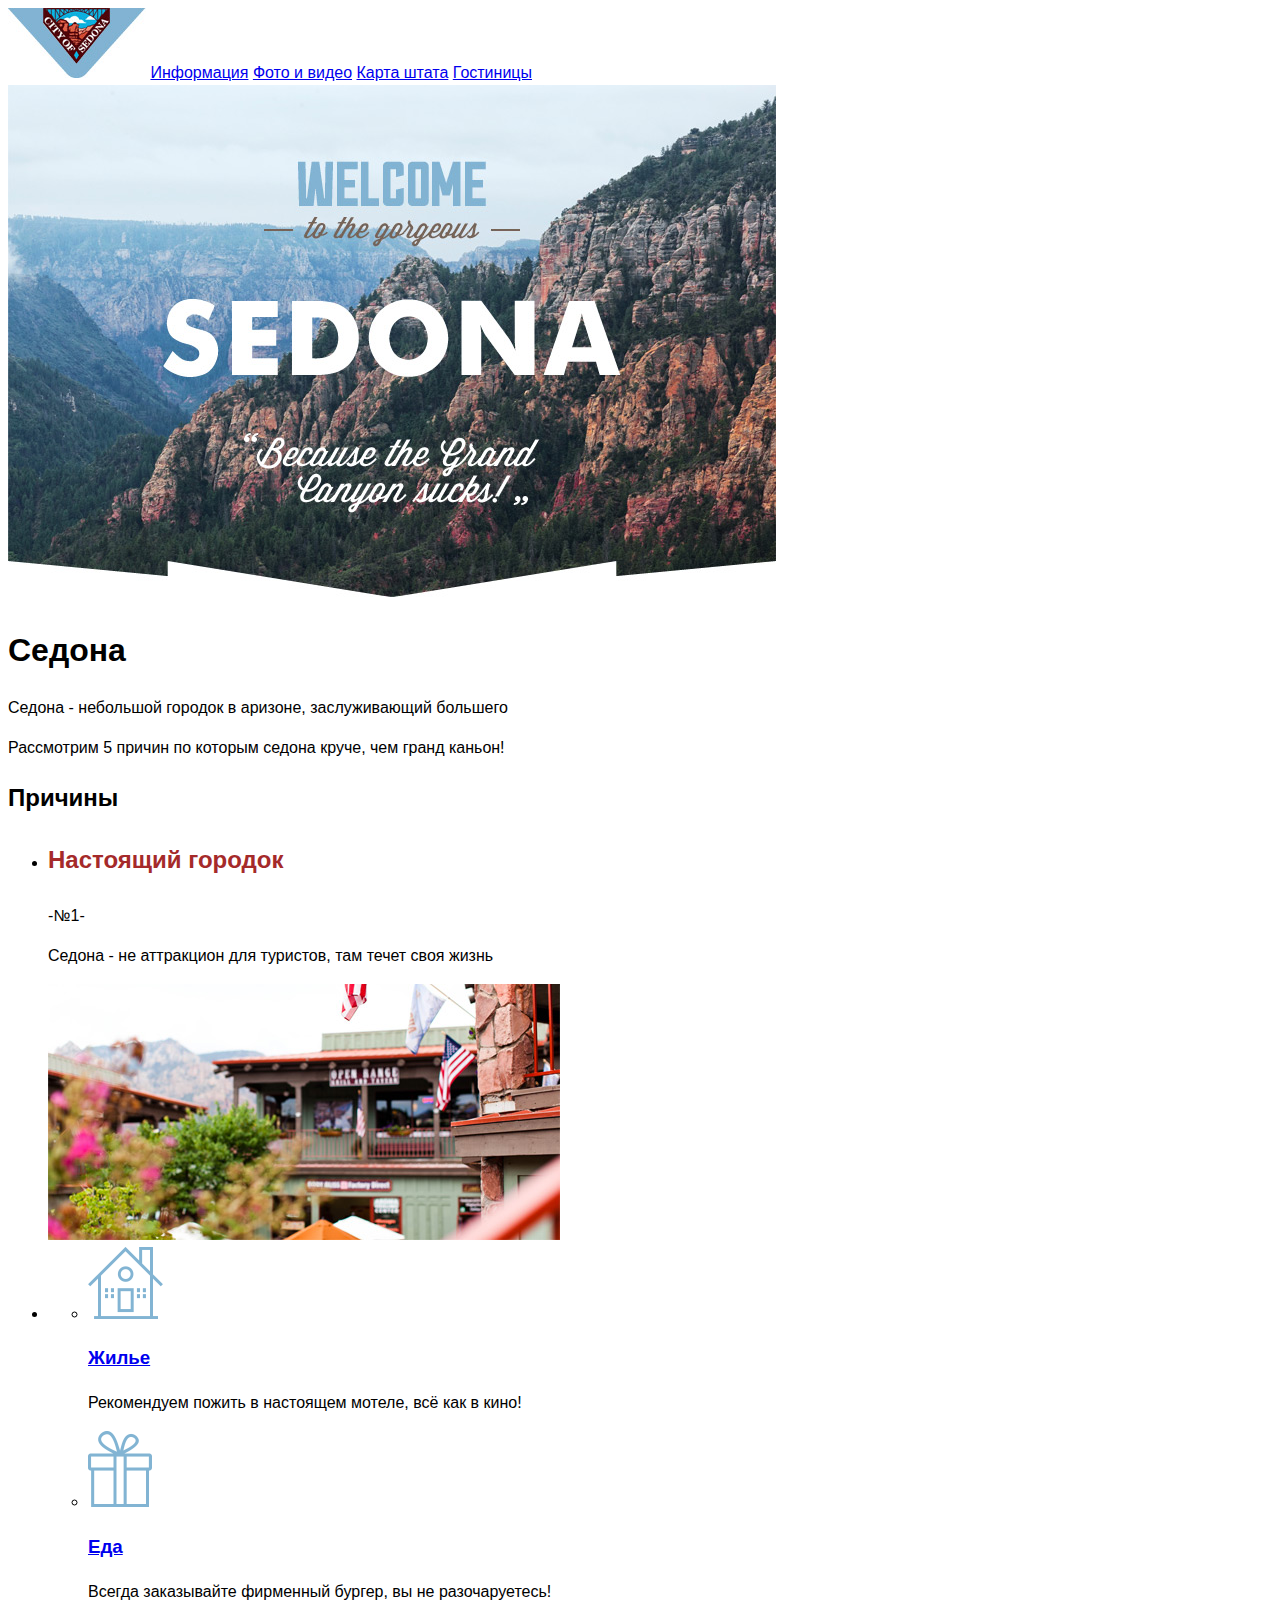
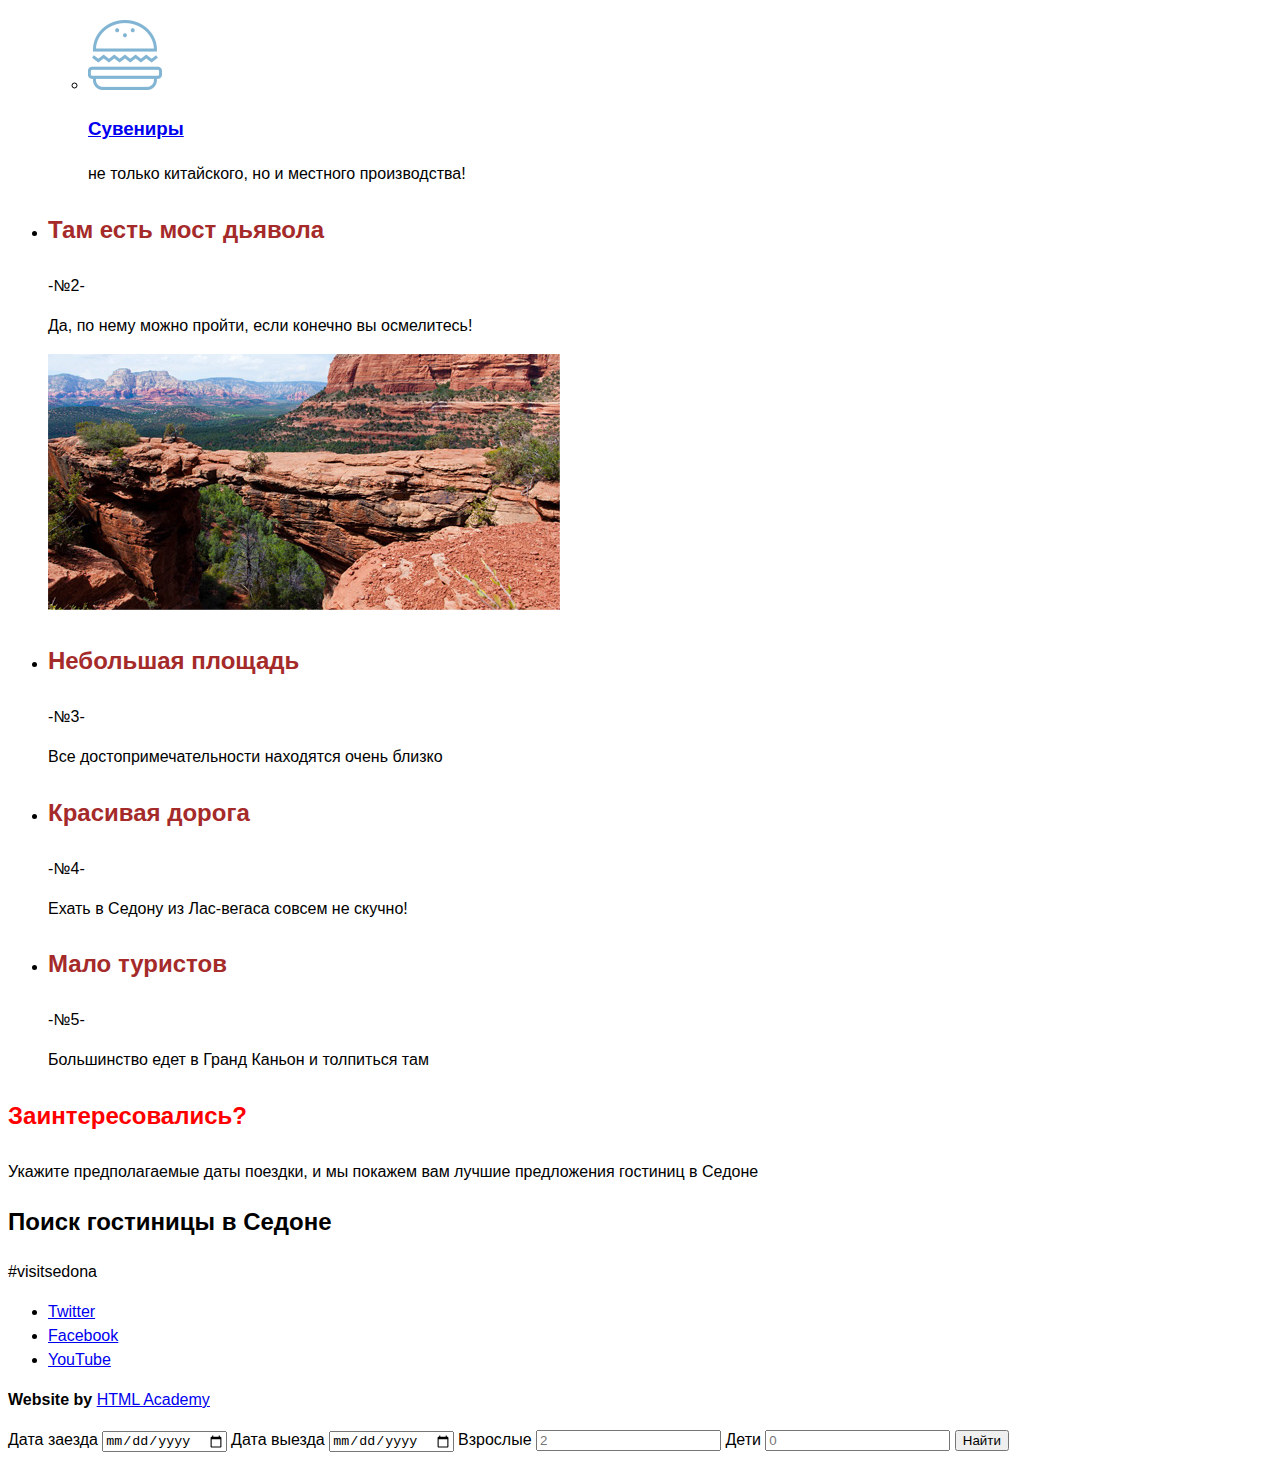
==== index.html @ ab0c0e74 "Добавил изображения, создал стилевой файл" ====
<!DOCTYPE html>
<html lang="ru">
    <head>
        <meta charset="utf-8">
        <title>Sedona</title>
        <link rel="stylesheet" href="css/style.css">
    </head>    
    
    <body>  
        <header class="main-header">
			<nav class="main-nav">
				<a class="main-header-logo">
            		<img src="img/Logo-nav.jpg" alt="Логотип Седона" width="138" height="70">
				</a>	
            			
            
                <a href="#">Информация</a>
                <a href="#">Фото и видео</a>
                <a href="#">Карта штата</a>
                <a href="#">Гостиницы</a>
            </nav>
		</header>
        
        <main class="container">
				<img src="img/Intro.jpg" alt="Седона фон" width="768" height="513">
					
			
				<h1 class="visually-hidden">Седона</h1>
            	<article class="reasons">
            		<div>
            			<p>Cедона - небольшой городок в аризоне, заслуживающий большего</p>
						<p>Рассмотрим 5 причин по которым седона круче, чем гранд каньон!</p>
            		</div>

					<h2 class="visually-hidden">Причины</h2>

					<ul class="reasons">
						<li>
							<h2 class="reasons-header">Настоящий городок</h2>
								<span class="reasons-number">-№1-</span>
								<p>Седона - не аттракцион для туристов, там течет своя жизнь</p>
								<img src="img/photo-town.jpg" alt="Городок" width="512" height="256"> <!--изображение "городок"-->	
						</li>
						<li>
							<ul class="features">
								<li>
									<img src="img/icon-house.svg" alt="жильё">
									<a href="#"><h3>Жилье</h3></a>
									<p>Рекомендуем пожить в настоящем мотеле, всё как в кино!</p>
								</li>
								<li>
									<img src="img/icon-food.svg" alt="еда">
									<a href="#"><h3>Еда</h3></a>
									<p>Всегда заказывайте фирменный бургер, вы не разочаруетесь!</p>
								</li>
								<li>
									<img src="img/icon-suvenire.svg" alt="сувениры">
									<a href="#"><h3>Сувениры</h3></a>
									<p>не только китайского, но и местного производства!</p>
								</li>
							</ul>
						</li>	

						<li>
							<h2 class="reasons-header">Там есть мост дьявола</h2>
							<span class="reasons-number">-№2-</span>
							<p>Да, по нему можно пройти, если конечно вы осмелитесь!</p>
							<img src="img/Devil-bridge.jpg" alt="мост дьявола" width="512" height="256"> <!--изображение "мост дьявола"-->	
						</li>



						<li>
							<h2 class="reasons-header">Небольшая площадь</h2>
							<span class="reasons-number">-№3-</span>
							<p>Все достопримечательности находятся очень близко</p>
						</li>

						<li>
							<h2 class="reasons-header">Красивая дорога</h2>
							<span class="reasons-number">-№4-</span>
							<p>Ехать в Седону из Лас-вегаса совсем не скучно!</p>
						</li>

						<li>
							<h2 class="reasons-header">Мало туристов</h2>
							<span class="reasons-number">-№5-</span>
							<p>Большинство едет в Гранд Каньон и толпиться там</p>
						</li>		

					</ul>
            	</article>
            
            <section class="map-section">
                <h2 class="interest">Заинтересовались?</h2>
                <P>Укажите предполагаемые даты поездки, и мы покажем вам лучшие предложения гостиниц в Седоне</P>
				<h2>Поиск гостиницы в Седоне</h2>
				<div class="interactive-map">
					<!--интерактивная карта-->
				</div>
     
            </section>
            
            
        </main>
    <script src="scripts.js"></script>    
	</body>
    <footer class="main-footer">	
    	<p>#visitsedona</p>
		<div class="social-buttons">
		  <ul>
          	<li><a class="social-button" href="#">Twitter</a></li>
          	<li><a class="social-button" href="#">Facebook</a></li>
          	<li><a class="social-button" href="#">YouTube</a></li>
          </ul>
      	</div>
      	<p class="footer-copyright">
			<b>Website by</b> 
			<a class="button" href="https://htmlacademy.ru">HTML Academy</a>
		</p>
    </footer>
	
	<!--всплывающая форма для поиска гостиницы-->
		<section class="hotel-search-pop-up">
        	<form class="hotel-search" action="hotel-search.html" method="get">
				<label for="check-in-field">Дата заезда</label>
				<input name="check-in" id="check-in-field" type="date">
				<label for="check-out-field">Дата выезда</label>
				<input name="check-out" id="check-out-field" type="date">
				<label for="adults-field">Взрослые</label>
				<input type="number" name="adults" id="adults-field" value="" placeholder="2">
				<label for="children-field">Дети</label>
				<input type="number" name="children" id="children-field" value="" placeholder="0">
				<button class="button" type="submit">Найти</button>
			</form>
		</section>	   
	<!--всплывающая форма для поиска гостиницы-->
</html>
---- css/style.css ----
body {
	font: 12px;
	line-height: 1.5;
	color: black;
	font-style: normal;
	font-family: sans-serif;
}

.reasons-header  {
	font: 16px;
	line-height: 2;
	color: brown;
	font-weight: bold;
	font-family: "PT Sans", "Arial", serif;
}

 .interest {
	
    font: 20px;
	line-height: 2;
	color: red;
	font-weight: bold;
	font-family: "PT Sans", "Arial", serif;
}
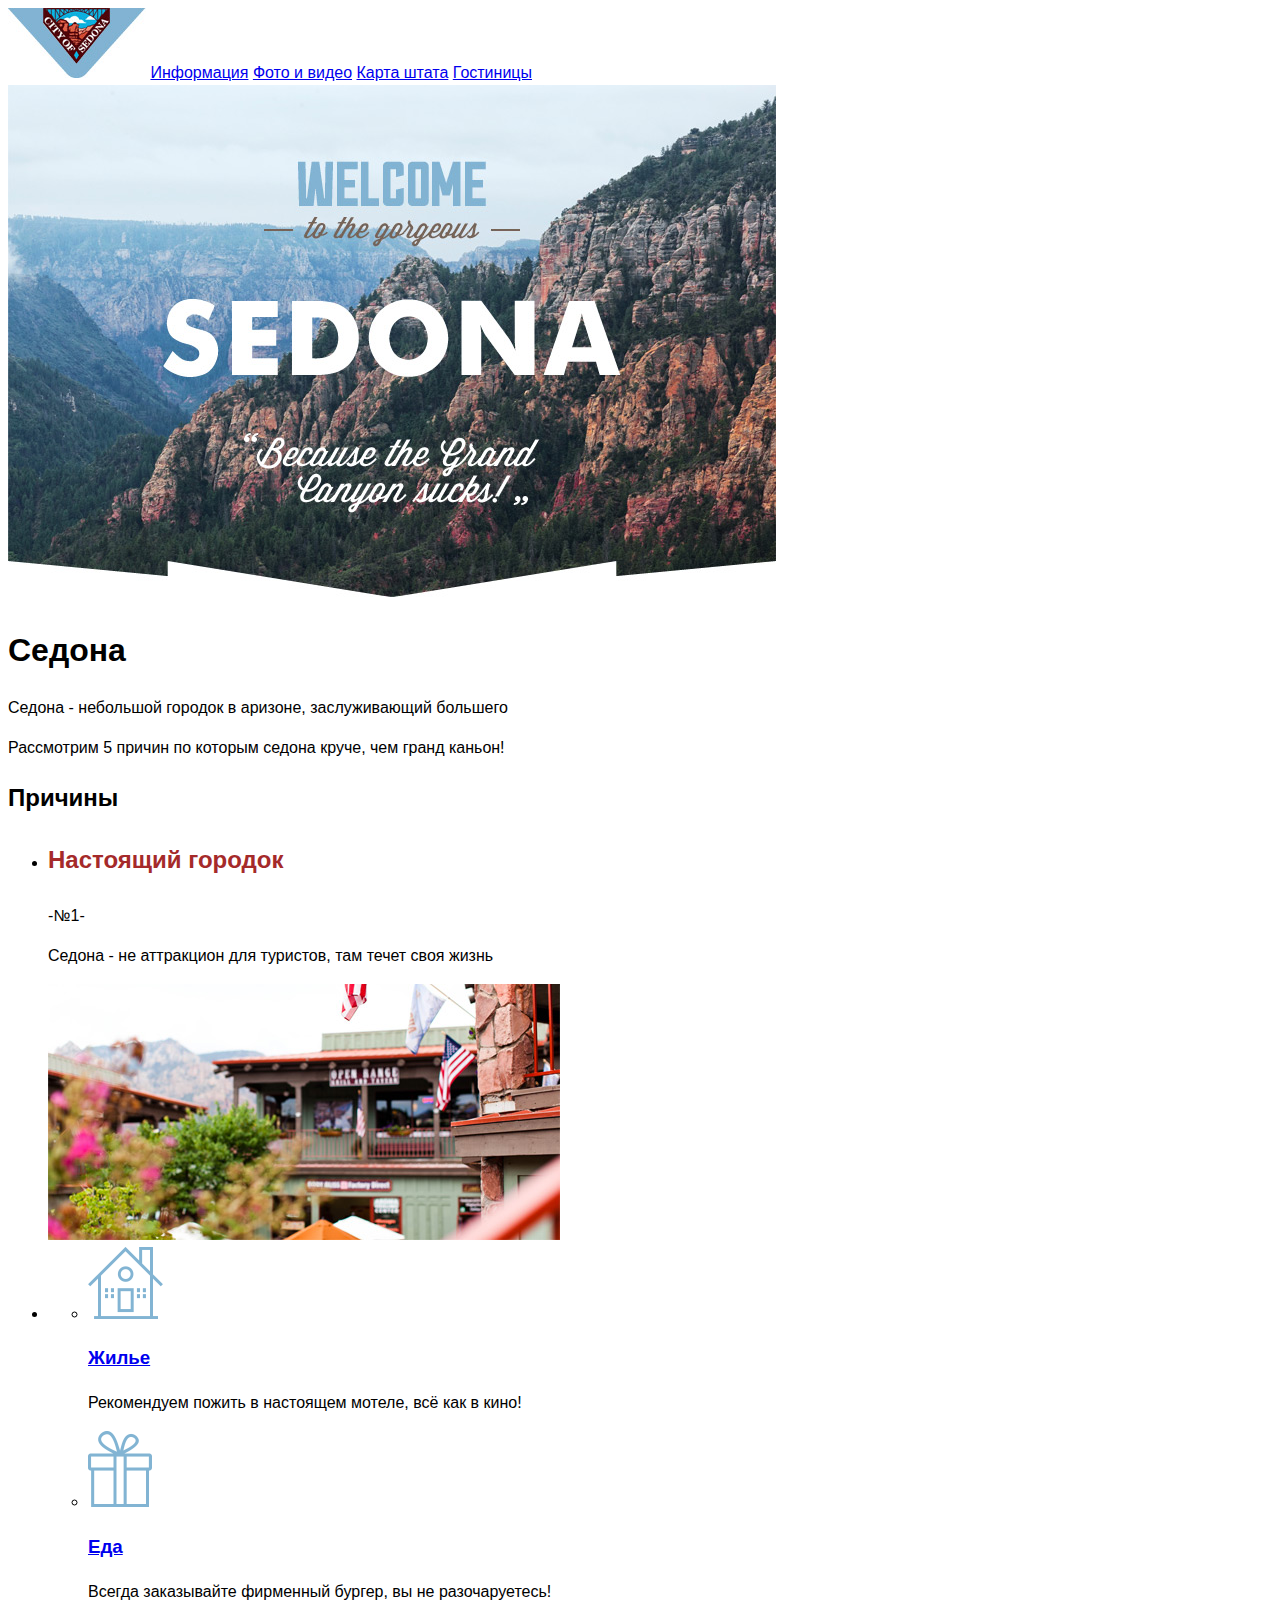
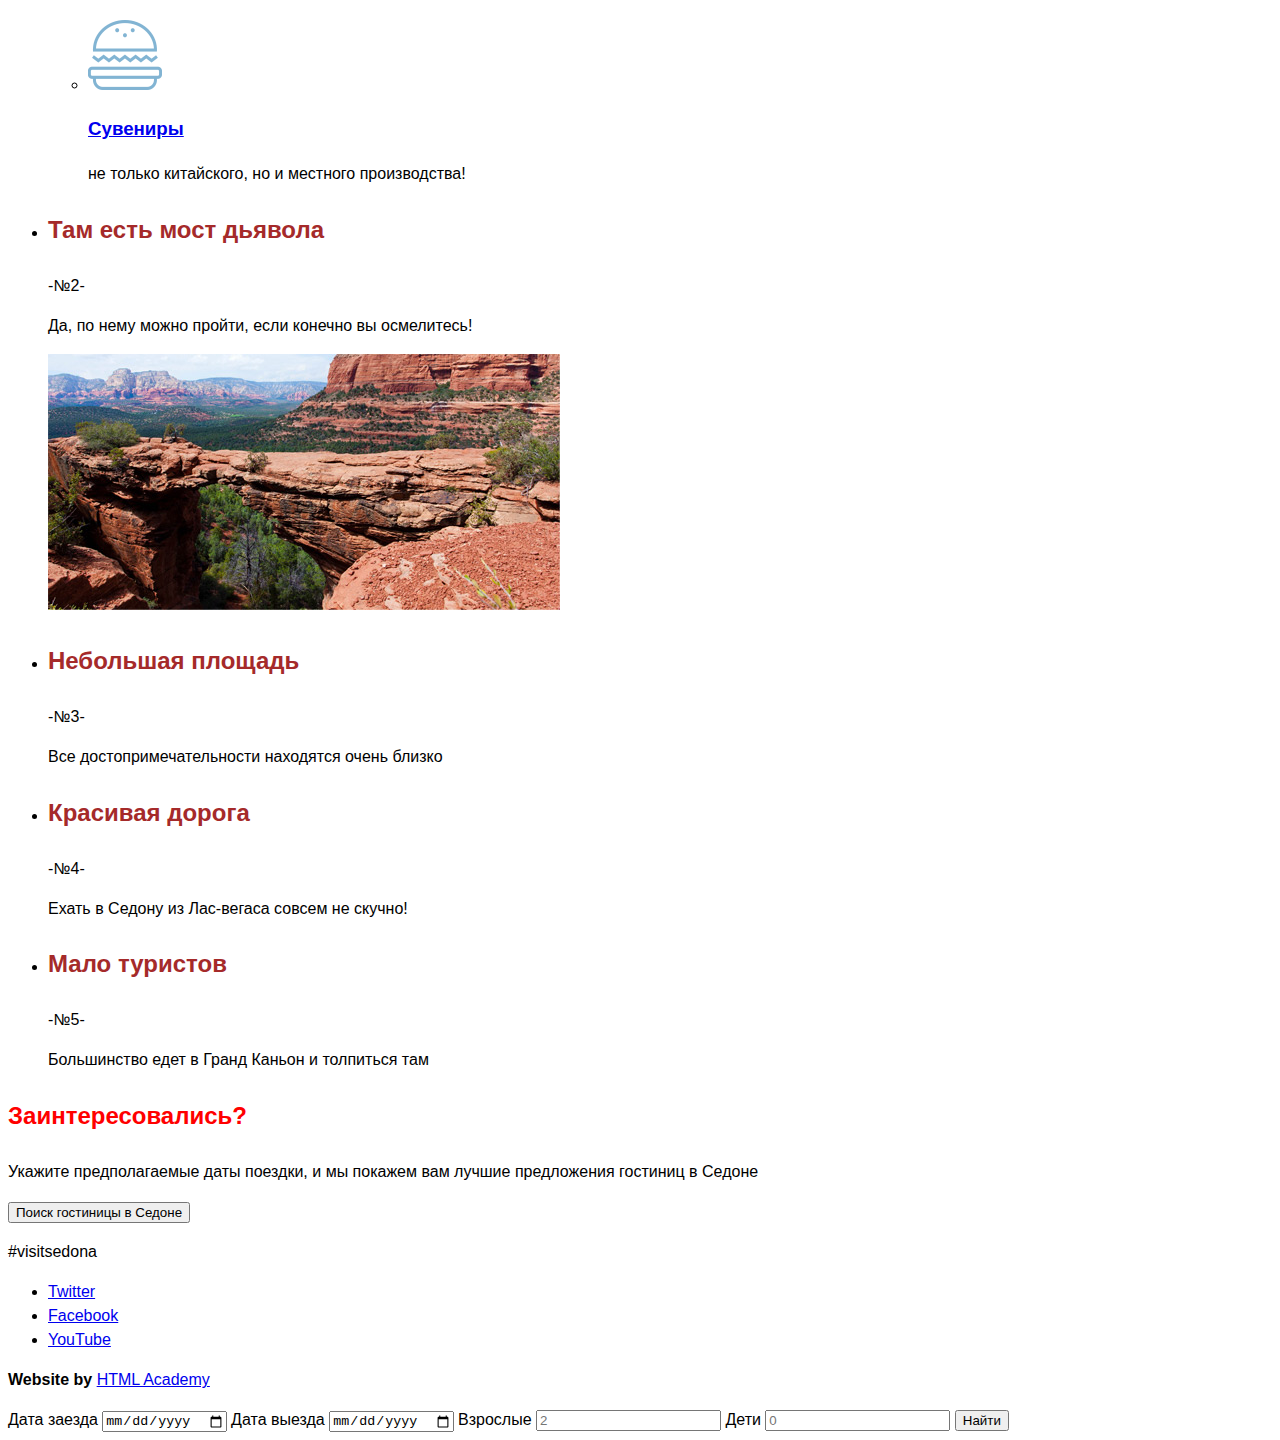
==== commit dc70c01c: "мелкие изменения" ====
--- a/index.html
+++ b/index.html
@@ -94,7 +94,7 @@
             <section class="map-section">
                 <h2 class="interest">Заинтересовались?</h2>
                 <P>Укажите предполагаемые даты поездки, и мы покажем вам лучшие предложения гостиниц в Седоне</P>
-				<h2>Поиск гостиницы в Седоне</h2>
+				<button>Поиск гостиницы в Седоне</button>
 				<div class="interactive-map">
 					<!--интерактивная карта-->
 				</div>
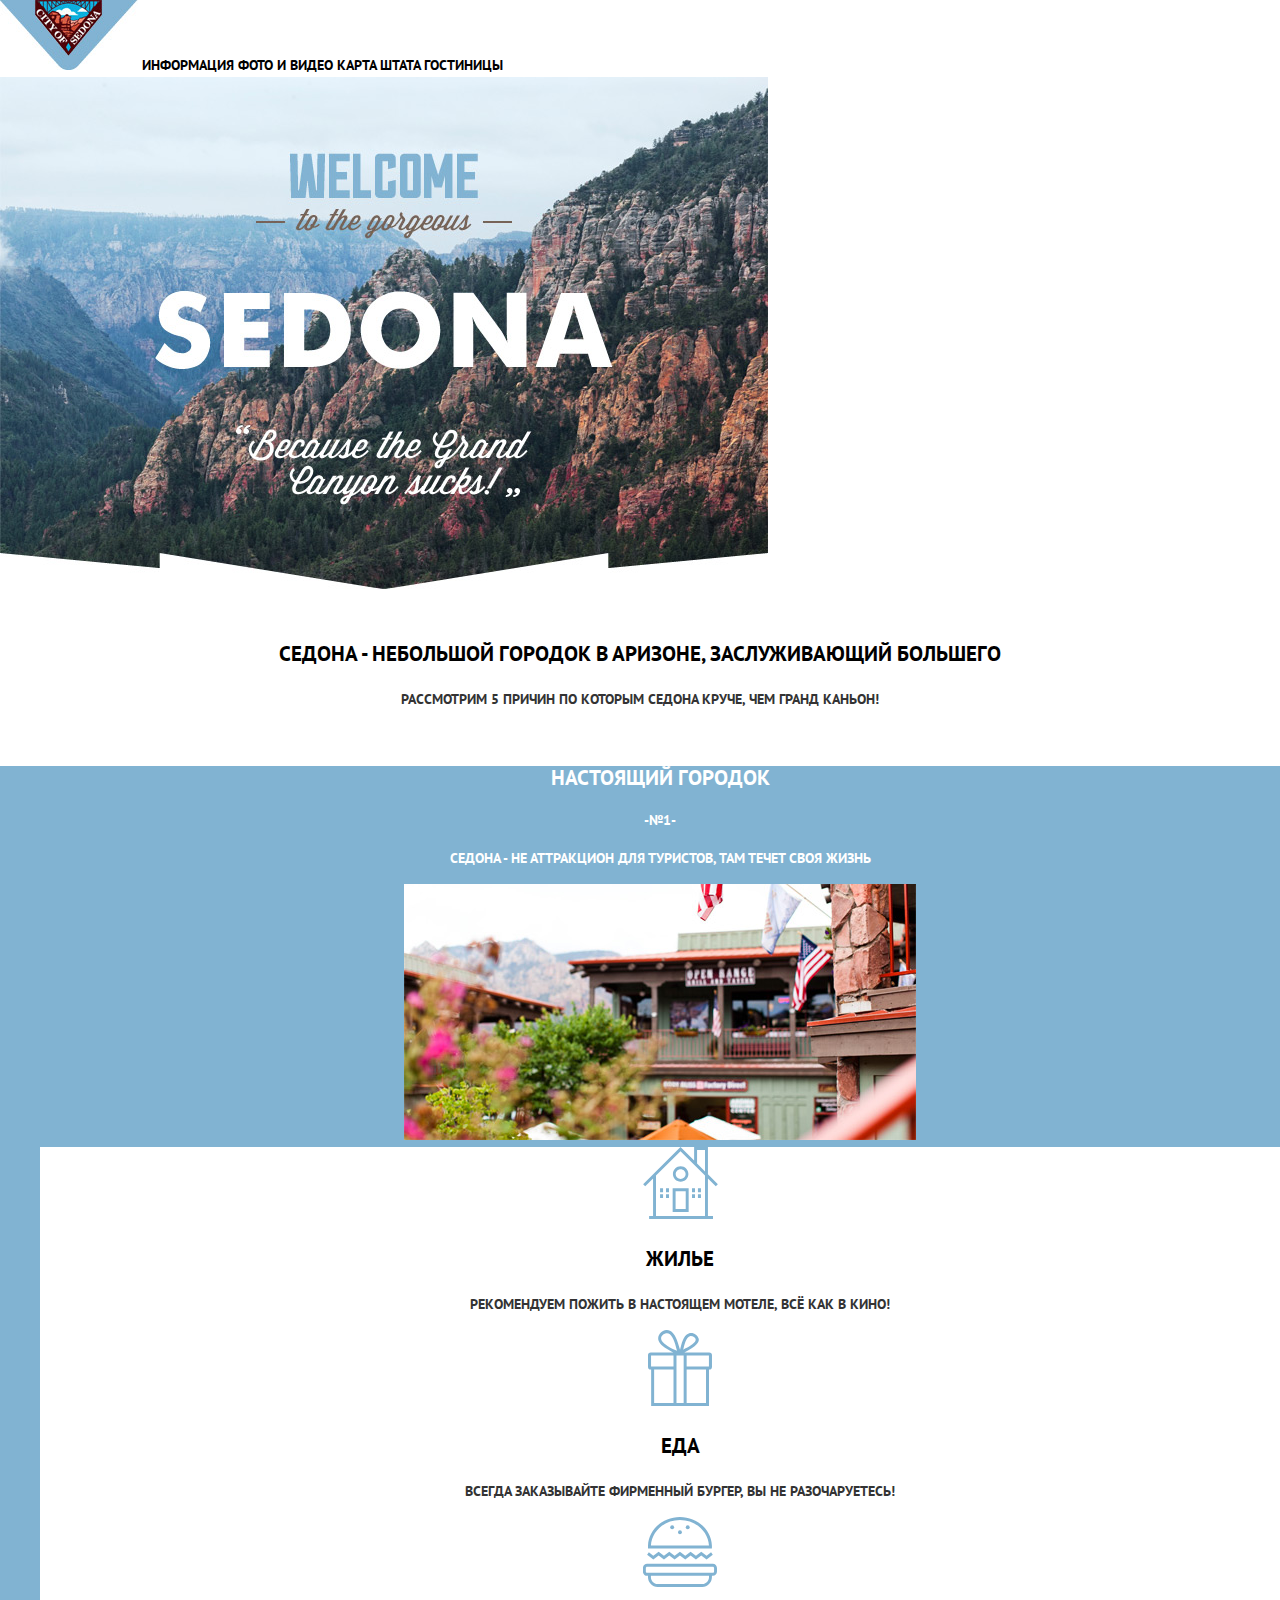
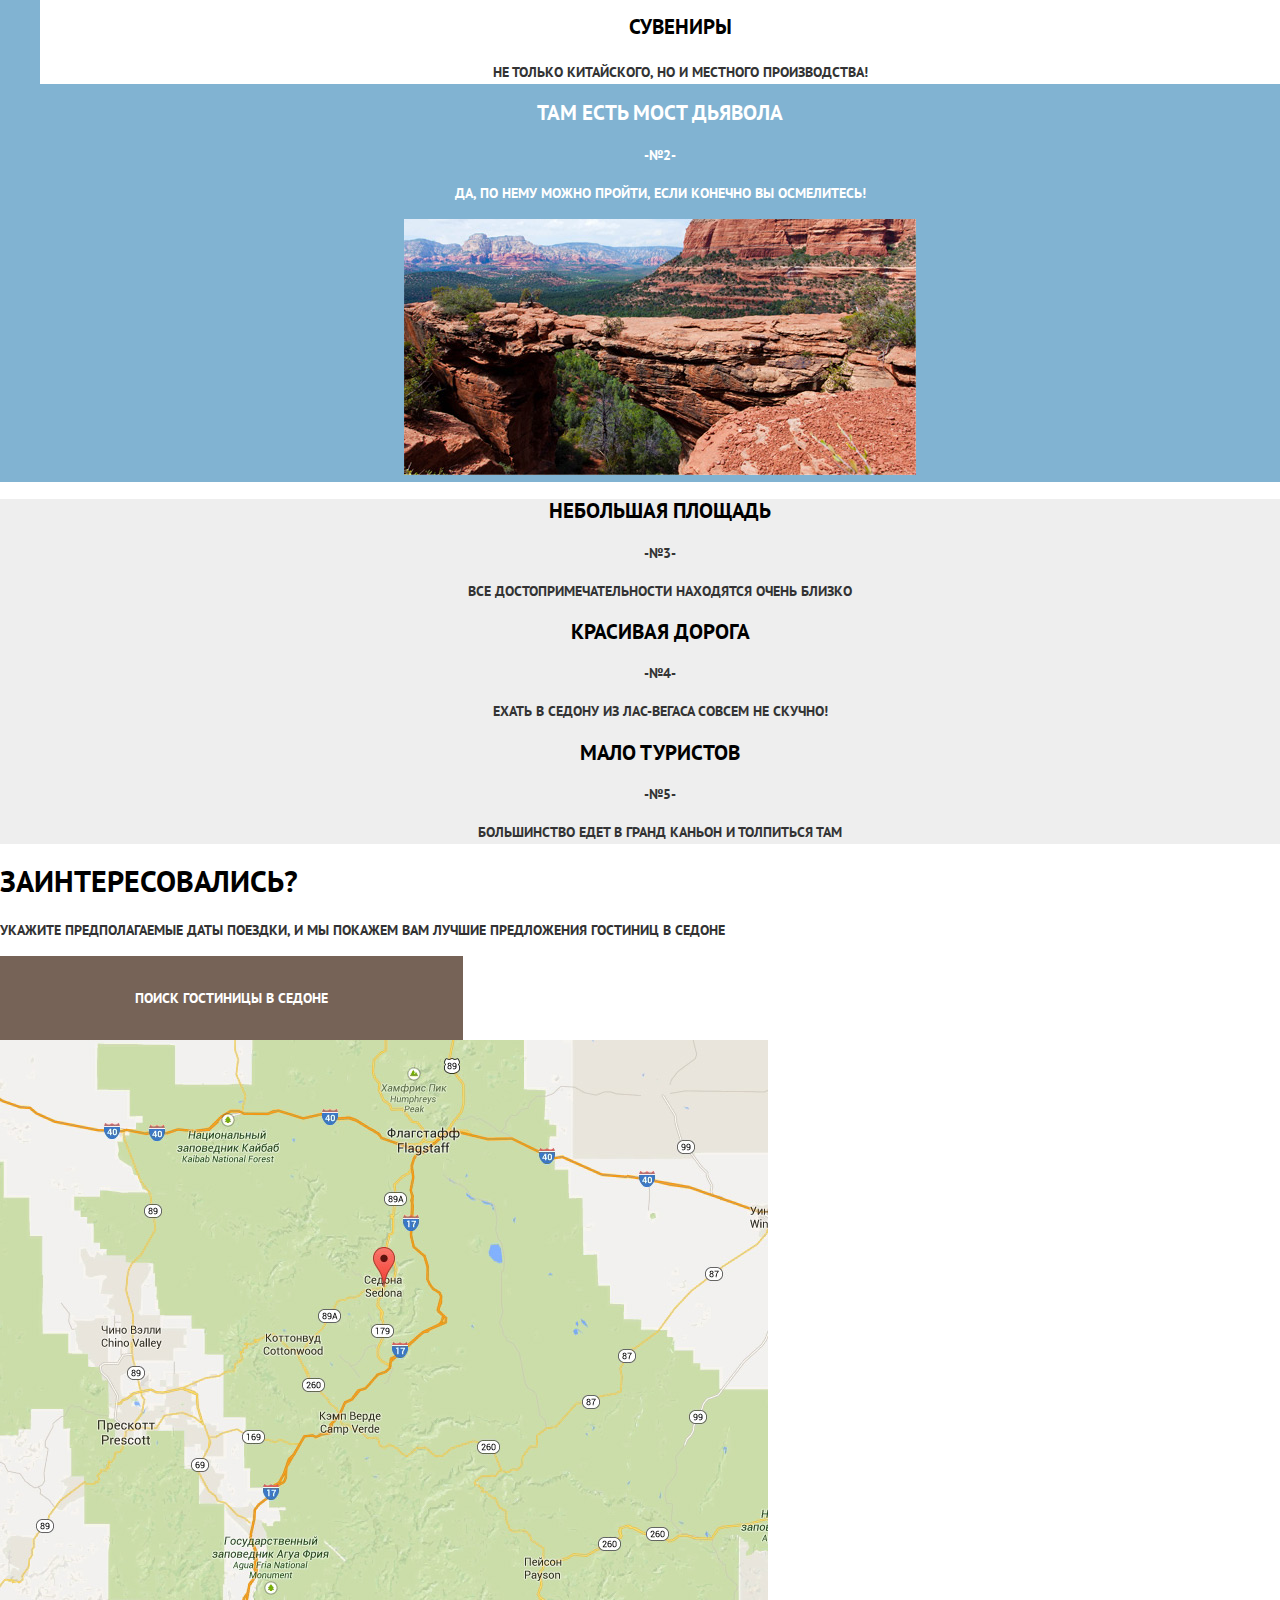
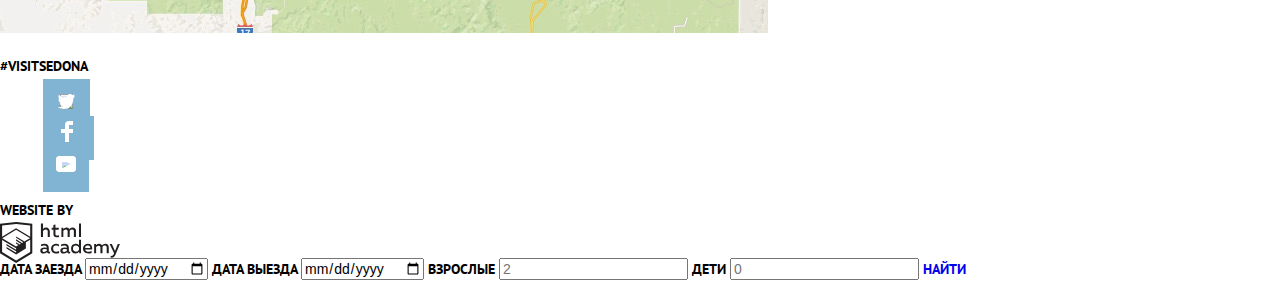
==== commit d740142f: "Базовая стилизация" ====
--- a/index.html
+++ b/index.html
@@ -3,6 +3,8 @@
     <head>
         <meta charset="utf-8">
         <title>Sedona</title>
+		<link href="https://fonts.googleapis.com/css?family=PT+Sans:400,700&amp;subset=cyrillic" rel="stylesheet">
+		<link href="css/normalize.css" rel="stylesheet">
         <link rel="stylesheet" href="css/style.css">
     </head>    
     
@@ -27,14 +29,16 @@
 			
 				<h1 class="visually-hidden">Седона</h1>
             	<article class="reasons">
-            		<div>
-            			<p>Cедона - небольшой городок в аризоне, заслуживающий большего</p>
-						<p>Рассмотрим 5 причин по которым седона круче, чем гранд каньон!</p>
+            		<div class="intro">
+            			<p class="intro-big">Cедона - небольшой городок в аризоне, заслуживающий большего</p>
+					
+					
+						<p class="intro-small">Рассмотрим 5 причин по которым седона круче, чем гранд каньон!</p>
             		</div>
 
 					<h2 class="visually-hidden">Причины</h2>
 
-					<ul class="reasons">
+					<ul class="reasons-top">
 						<li>
 							<h2 class="reasons-header">Настоящий городок</h2>
 								<span class="reasons-number">-№1-</span>
@@ -44,17 +48,17 @@
 						<li>
 							<ul class="features">
 								<li>
-									<img src="img/icon-house.svg" alt="жильё">
+									<img src="img/icon-1.svg" alt="жильё">
 									<a href="#"><h3>Жилье</h3></a>
 									<p>Рекомендуем пожить в настоящем мотеле, всё как в кино!</p>
 								</li>
 								<li>
-									<img src="img/icon-food.svg" alt="еда">
+									<img src="img/icon-2.svg" alt="еда">
 									<a href="#"><h3>Еда</h3></a>
 									<p>Всегда заказывайте фирменный бургер, вы не разочаруетесь!</p>
 								</li>
 								<li>
-									<img src="img/icon-suvenire.svg" alt="сувениры">
+									<img src="img/icon-3.svg" alt="сувениры">
 									<a href="#"><h3>Сувениры</h3></a>
 									<p>не только китайского, но и местного производства!</p>
 								</li>
@@ -67,23 +71,25 @@
 							<p>Да, по нему можно пройти, если конечно вы осмелитесь!</p>
 							<img src="img/Devil-bridge.jpg" alt="мост дьявола" width="512" height="256"> <!--изображение "мост дьявола"-->	
 						</li>
+					</ul>
+					
 
 
-
+					<ul class="reasons-bottom">
 						<li>
-							<h2 class="reasons-header">Небольшая площадь</h2>
+							<h2 class="reasons-header-bottom">Небольшая площадь</h2>
 							<span class="reasons-number">-№3-</span>
 							<p>Все достопримечательности находятся очень близко</p>
 						</li>
 
 						<li>
-							<h2 class="reasons-header">Красивая дорога</h2>
+							<h2 class="reasons-header-bottom">Красивая дорога</h2>
 							<span class="reasons-number">-№4-</span>
 							<p>Ехать в Седону из Лас-вегаса совсем не скучно!</p>
 						</li>
 
 						<li>
-							<h2 class="reasons-header">Мало туристов</h2>
+							<h2 class="reasons-header-bottom">Мало туристов</h2>
 							<span class="reasons-number">-№5-</span>
 							<p>Большинство едет в Гранд Каньон и толпиться там</p>
 						</li>		
@@ -94,9 +100,10 @@
             <section class="map-section">
                 <h2 class="interest">Заинтересовались?</h2>
                 <P>Укажите предполагаемые даты поездки, и мы покажем вам лучшие предложения гостиниц в Седоне</P>
-				<button>Поиск гостиницы в Седоне</button>
+					<button>Поиск гостиницы в Седоне</button>
 				<div class="interactive-map">
 					<!--интерактивная карта-->
+					<img src="img/map-trim.jpg">
 				</div>
      
             </section>
@@ -109,14 +116,17 @@
     	<p>#visitsedona</p>
 		<div class="social-buttons">
 		  <ul>
-          	<li><a class="social-button" href="#">Twitter</a></li>
-          	<li><a class="social-button" href="#">Facebook</a></li>
-          	<li><a class="social-button" href="#">YouTube</a></li>
+			  <li><a class="social-button twitter" href="#">
+				  <svg xmlns="http://www.w3.org/2000/svg" xmlns:xlink="http://www.w3.org/1999/xlink" width="17" height="15" viewBox="0 0 17 15"><image overflow="visible" width="17" height="15" xlink:href="t.png"/><path fill="#FFF" d="M10.95.144c1.685-.496 2.984.27 3.577 1.179.673-.231 1.331-.481 2.011-.708a2.345 2.345 0 0 1-.857 1.768c.685.17 1.304-.491 1.304-.491-.169 1-1.006 1.788-1.563 2.024-.231 6.75-3.175 11.217-10.077 11.082h-.446c-.41 0-4.164-.46-4.898-1.887 2.271.196 3.893-.422 4.693-1.177-.96-.3-2.679-.477-2.979-2.95.349.106.564.228 1.19.119C1.705 8.247.374 7.53.448 5.33c.285.328 1.067.536 1.34.472C1.085 5.561-.182 2.442.894.85c1.818 1.854 3.735 3.606 7.152 3.773C8.254 2.33 9.183.793 10.95.144z"/></svg><span class="visually-hidden">Twitter</span></a></li>
+          		<li><a class="social-button facebook" href="#"><svg xmlns="http://www.w3.org/2000/svg" width="12" height="22" viewBox="0 0 12 22"><path fill="#FFF" d="M12 4V0H8a4 4 0 0 0-4 4v4H0v4h4v10h4V12h4V8H8V4h4z"/></svg>
+				<span class="visually-hidden">Facebook</span></a></li>
+          		<li><a class="social-button youtube" href="#"><svg xmlns="http://www.w3.org/2000/svg" xmlns:xlink="http://www.w3.org/1999/xlink" width="20" height="16" viewBox="0 0 20 16"><image overflow="visible" width="20" height="16" xlink:href="youtube.png"/><path fill="#FFF" d="M17 0H3C1.35 0 0 1.35 0 3v10c0 1.65 1.35 3 3 3h14c1.65 0 3-1.35 3-3V3c0-1.65-1.35-3-3-3zM6.027 11.998V4.002L15.014 8l-8.987 3.998z"/></svg><span class="visually-hidden">YouTube</span></a></li>
           </ul>
       	</div>
       	<p class="footer-copyright">
 			<b>Website by</b> 
-			<a class="button" href="https://htmlacademy.ru">HTML Academy</a>
+			<a href="https://htmlacademy.ru"><svg id="Layer_1" data-name="Layer 1" xmlns="http://www.w3.org/2000/svg" viewBox="0 0 108.08 36.85"><title>logo-htmlacademy-small1</title><path d="M44.61,26.88a2,2,0,0,0,.55-0.1v1.33a3.25,3.25,0,0,1-1.18.21,1.67,1.67,0,0,1-1.67-1,4.84,4.84,0,0,1-3.14,1.08c-1.51,0-2.91-.83-2.91-2.55,0-2.13,2-2.79,3.71-2.79a11.08,11.08,0,0,1,2.17.25v-0.3c0-1-.76-1.77-2.19-1.77a7.42,7.42,0,0,0-3,.64v-1.7a10.21,10.21,0,0,1,3.19-.55c2.36,0,3.81,1.12,3.81,3.65v3a0.54,0.54,0,0,0,.49.59h0.17Zm-6.44-1.13A1.35,1.35,0,0,0,39.63,27h0.11a3.39,3.39,0,0,0,2.41-1V24.58a9.72,9.72,0,0,0-1.81-.21c-1,0-2.16.33-2.16,1.38h0Zm12.36-6.11a5,5,0,0,1,2.57.64V22a4.08,4.08,0,0,0-2.3-.7,2.75,2.75,0,1,0,0,5.49,5,5,0,0,0,2.43-.64v1.71a6.27,6.27,0,0,1-2.76.57A4.21,4.21,0,0,1,46,24.51q0-.21,0-0.41a4.32,4.32,0,0,1,4.18-4.46h0.38Zm12.17,7.24a2,2,0,0,0,.55-0.1v1.33a3.25,3.25,0,0,1-1.18.21,1.67,1.67,0,0,1-1.67-1,4.84,4.84,0,0,1-3.14,1.08c-1.51,0-2.91-.83-2.91-2.55,0-2.13,2-2.79,3.71-2.79a11.08,11.08,0,0,1,2.17.25v-0.3c0-1-.76-1.77-2.19-1.77a7.42,7.42,0,0,0-3,.64v-1.7a10.21,10.21,0,0,1,3.19-.55c2.36,0,3.81,1.12,3.81,3.65v3a0.54,0.54,0,0,0,.49.59h0.17Zm-6.44-1.13A1.35,1.35,0,0,0,57.73,27h0.11a3.39,3.39,0,0,0,2.41-1V24.58a9.72,9.72,0,0,0-1.81-.21c-1.06,0-2.16.33-2.16,1.38h0ZM73,16V28.2H71.35V26.88a3.88,3.88,0,0,1-3.19,1.54,4.4,4.4,0,0,1,0-8.78,3.81,3.81,0,0,1,3,1.3V16H73Zm-4.53,5.22a2.76,2.76,0,1,0,0,5.52A2.86,2.86,0,0,0,71.15,25V23A2.91,2.91,0,0,0,68.49,21.27ZM79,19.64c3.31,0,4.46,2.68,3.92,5.09H76.7c0.21,1.5,1.67,2.11,3.19,2.11a6.11,6.11,0,0,0,2.64-.59v1.6a7.14,7.14,0,0,1-3,.57C77,28.42,74.78,27,74.78,24a4.18,4.18,0,0,1,4-4.39H79Zm0.09,1.54a2.28,2.28,0,0,0-2.44,2.1v0.06H81.3A2,2,0,0,0,79.13,21.18Zm5.73,7V19.87h1.65v1a3.81,3.81,0,0,1,2.78-1.27A2.86,2.86,0,0,1,91.89,21a4.12,4.12,0,0,1,2.91-1.33A3.06,3.06,0,0,1,98,23V28.2h-1.9V23.05a1.59,1.59,0,0,0-1.42-1.75H94.42a2.8,2.8,0,0,0-2.07,1.12V28.2h-1.9V23.05A1.59,1.59,0,0,0,89,21.31H88.8a3,3,0,0,0-2.21,1.29v5.63H84.86Zm21.31-8.33h1.9l-3.91,9.46c-0.9,2.17-2.09,2.86-3.35,2.86a4.76,4.76,0,0,1-1.1-.14V30.46a2.86,2.86,0,0,0,.85.12c0.9,0,1.58-.64,2.07-1.9l0.17-.42-4-8.4h2l2.86,6.29ZM38.73,1.46V6.22a3.81,3.81,0,0,1,2.7-1.14,3.25,3.25,0,0,1,3.44,3.4v5.15H43V8.72a1.81,1.81,0,0,0-1.61-2h-0.3a2.93,2.93,0,0,0-2.32,1.39v5.52h-1.9V1.46h1.9ZM49.94,2.31v3h3V6.91h-3v3.81c0,1.1.5,1.46,1.58,1.46a4.49,4.49,0,0,0,1.69-.33v1.6A6.8,6.8,0,0,1,51,13.8a2.55,2.55,0,0,1-2.86-2.74V6.89H46.58V5.26h1.5V2.74Zm5.4,11.31V5.28H57v1A3.81,3.81,0,0,1,59.77,5a2.86,2.86,0,0,1,2.6,1.33A4.12,4.12,0,0,1,65.28,5,3.06,3.06,0,0,1,68.44,8.4v5.21h-1.9V8.46a1.59,1.59,0,0,0-1.42-1.75H64.89a2.8,2.8,0,0,0-2.07,1.12v5.78h-1.9V8.46A1.59,1.59,0,0,0,59.5,6.71H59.27A3,3,0,0,0,57.06,8v5.63H55.34ZM71.17,1.45H73V13.6H71.17V1.45ZM14.71,0H14.55L0,1.54V28.21l14.55,8.66,14.55-8.66V1.54Zm12.5,27.1L14.55,34.64,1.9,27.12V16.18l12.59,7.5V25L5.86,19.9v1.31l8.68,5.21v1.39L5.87,22.65V24l8.68,5.21,8.75-5.24V18.31L27.2,16V27.12Zm0-12.53-3.48,2-1.6,1L14.51,13v1.31L21,18.23H21l-0.14.09-1,.54-5.37-3.2V17l4.24,2.52-1,.67-3.2-1.9v1.31l2.1,1.24L14.5,22.1,2,14.65,14.51,7.11Zm0-1.32L14.49,5.76,1.91,13.25v-10L14.56,1.92,27.21,3.25v10h0Z" transform="translate(0 -0.02)" fill="#231f20"/></svg>
+				<span class="visually-hidden">HTML Academy</span></a>
 		</p>
     </footer>
 	
@@ -131,7 +141,7 @@
 				<input type="number" name="adults" id="adults-field" value="" placeholder="2">
 				<label for="children-field">Дети</label>
 				<input type="number" name="children" id="children-field" value="" placeholder="0">
-				<button class="button" type="submit">Найти</button>
+				<a href="hotels.html" class="button" type="submit">Найти</a>
 			</form>
 		</section>	   
 	<!--всплывающая форма для поиска гостиницы-->
--- a/css/style.css
+++ b/css/style.css
@@ -1,24 +1,354 @@
 body {
-	font: 12px;
-	line-height: 1.5;
-	color: black;
-	font-style: normal;
-	font-family: sans-serif;
-}
-
-.reasons-header  {
-	font: 16px;
-	line-height: 2;
-	color: brown;
-	font-weight: bold;
-	font-family: "PT Sans", "Arial", serif;
-}
-
- .interest {
+	margin: 0;
+	padding: 0;
+
+	font-family: "PT Sans", Arial, sans-serif;
+	font-size: 14px;
+	line-height: 24px;
+	font-weight: 700;
+	color: #000000;
+	text-transform: uppercase;
+
+	background-color: #ffffff;
 	
-    font: 20px;
-	line-height: 2;
-	color: red;
-	font-weight: bold;
-	font-family: "PT Sans", "Arial", serif;
+}
+
+.visually-hidden
+{
+	font-size: 0px;
+}
+
+a {
+  text-decoration: none;
+}
+
+.main-nav {
+	font-weight: bold;
+	
+}
+
+
+.main-nav a {
+	color: black;
+}
+
+.main-nav a:hover,
+.main-nav a:focus
+{
+	color: #81b3d2;
+}
+
+.main-nav a:visited
+{
+	color: black;
+}
+
+.main-header-logo
+{
+	margin-left: auto;
+	margin-right: auto;
+}
+
+.reasons-top,
+.reasons-bottom,
+.features,
+.social-buttons ul
+
+{
+	list-style: none;
+}
+
+.reasons,
+.features
+
+{
+	text-align: center;
+}
+
+.intro
+{
+	background-color: #ffffff;
+}
+
+.intro-big 
+{
+	font-size: 21px;
+	font-weight: bold;
+}
+
+.intro-small
+{
+	color: #333333;
+}
+
+.reasons-top 
+{
+	background-color: #81b3d2;
+	color: white;
+}
+
+.reasons-header 
+{
+	font-size: 21px;
+	color: white;
+	font-weight: bold;
+}
+
+.features
+{
+	background-color: #ffffff;
+}
+
+.reasons-bottom 
+{
+	background-color: #eeeeee;
+	color: #333333;
+}
+
+.reasons-header-bottom
+
+{
+	font-size: 21px;
+	color: black;
+	font-weight: bold;
+}
+
+.features h3 
+{
+	font-size: 21px;
+	color: black;
+	font-weight: bold;
+}
+
+.features a {
+	color: black;
+}
+
+
+.features a:hover,
+.features a:focus
+{
+	color: #81b3d2;
+}
+
+.features a:visited
+{
+	color: black;
+}
+
+.features p
+{
+	color: #333333;
+}
+
+.interest
+{
+font-size: 30px;	
+}
+
+.map-section p
+
+{
+	color: #333333;
+}
+
+.map-section button
+{
+  font: inherit;	
+  text-align: center;
+  color: #ffffff;
+  vertical-align: middle;
+  text-transform: uppercase;
+  background-color: #766357;
+  border: none;	
+  padding-top: 30px;	
+  padding-bottom: 30px;
+  padding-left: 135px;
+  padding-right: 135px;
+	
+}
+
+.social-button
+{
+	text-align: center;
+	background-color: #81b3d2;
+	vertical-align: middle;
+}
+
+.twitter
+{
+	padding-top: 16px;
+	padding-bottom: 15px;
+	padding-left: 15px; 
+	padding-right: 15px;
+	margin: 3px;
+}
+
+.facebook
+{
+	padding-top: 13px;
+	padding-bottom: 13px;
+	padding-left: 18px; 
+	padding-right: 17px;
+	margin: 3px;
+}
+
+.youtube
+{
+	padding: 16px 13px 16px 13px;
+	margin: 3px;
+}
+
+.footer-copyright
+{
+	width: 120px;
+	height: 45px;
+	background-color: white;
+}
+
+
+
+/*страница поиска отелей*/
+
+
+.hotel-search-form
+{
+	background-image: url(../img/Hotels-background.jpg);
+	background-repeat:	no-repeat;
+}
+
+.button-show
+{
+	font: inherit;	
+  text-align: center;
+  color: #ffffff;
+  vertical-align: middle;
+  text-transform: uppercase;
+  background-color: rgba(255,255,255,0);
+	border: 2px solid white;
+	border-radius: 2px;
+}
+
+.button-show:hover,
+.button-show:focus
+{
+	background-color: white;
+	color: black;
+}
+
+.search-results
+{
+	list-style: none;
+}
+
+.sort
+{
+	font-size: 12px;
+}
+
+.sort-type a
+{
+	font-size: 12px;
+	color: #cacaca;
+	border-bottom: 1px dotted #81b3d2;
+}
+
+.sort-type a:visited
+{
+	color: #cacaca;
+}
+
+.sort-type a:hover,
+.sort-type a:focus
+{
+	color: #81b3d2;
+}
+
+.sort-type a:active
+{
+	color: black;
+}
+
+.search-result-name
+{
+	color: black;
+	font-weight: bold;
+}
+
+.search-result-name:visited
+{
+	color: black;
+}
+
+.search-result-name:hover,
+.search-result-name:focus
+{
+	color: #81b3d2;
+}
+
+.search-result-name:active
+{
+	color: #cacaca;
+	
+}
+
+
+
+.details
+{
+	  font: inherit;	
+  text-align: center;
+  color: #ffffff;
+  vertical-align: middle;
+  text-transform: uppercase;
+  background-color: #81b3d2;
+  border: none;	
+  padding-top: 8px;	
+  padding-bottom: 7px;
+  padding-left: 16px;
+  padding-right: 16px;
+  outline: none;	
+  
+}
+
+.book
+
+{
+
+	  font: inherit;	
+  text-align: center;
+  color: #ffffff;
+  vertical-align: middle;
+  text-transform: uppercase;
+  background-color: #766357;
+  border: none;	
+  padding-top: 8px;	
+  padding-bottom: 7px;
+  padding-left: 16px;
+  padding-right: 16px;
+	outline: none;
+}
+
+.details:hover,
+.details:focus
+{
+	background-color: #669ec0;
+}
+
+.details:active
+{
+	background-color: #5496bd;
+	color: #94b9d2;
+}
+
+.book:hover,
+.book:focus
+{
+	background-color: #604e43;
+}
+
+.book:active
+{
+	background-color: #503e33;
+	color: #8b827c;
 }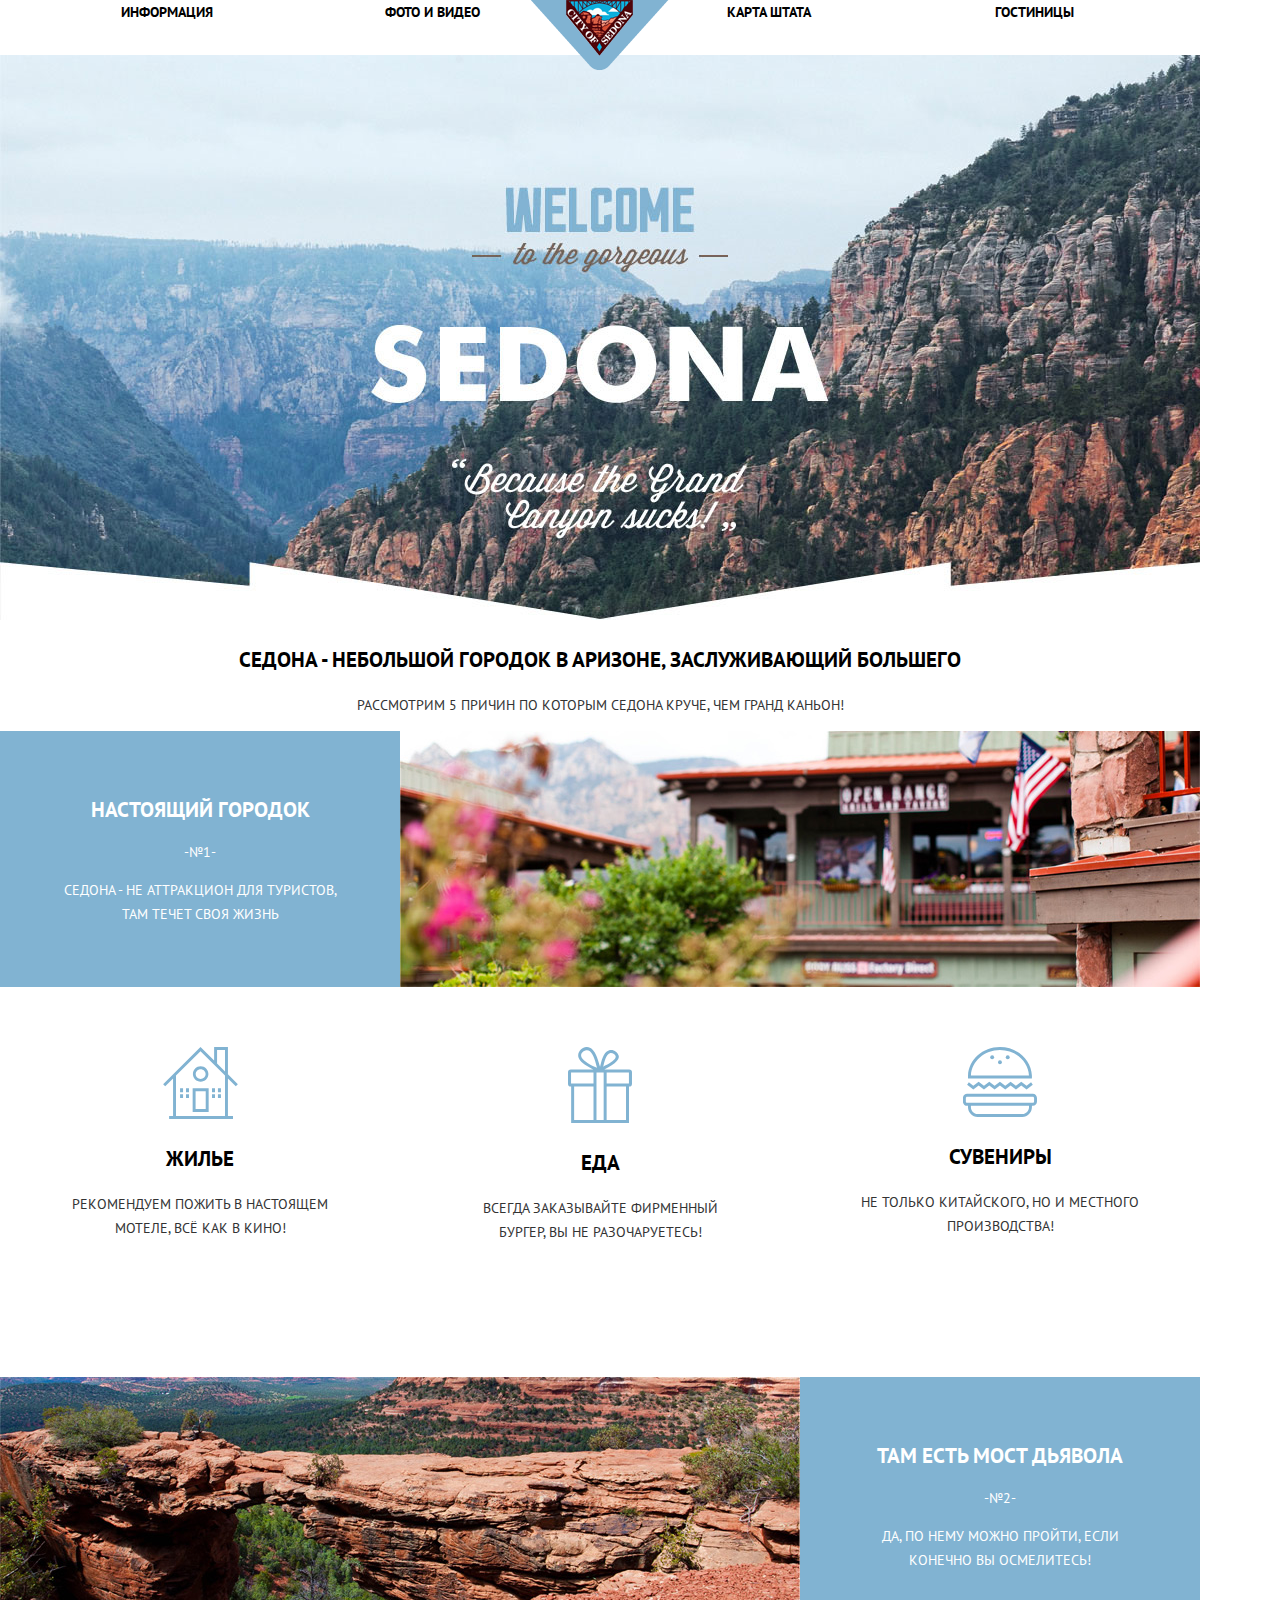
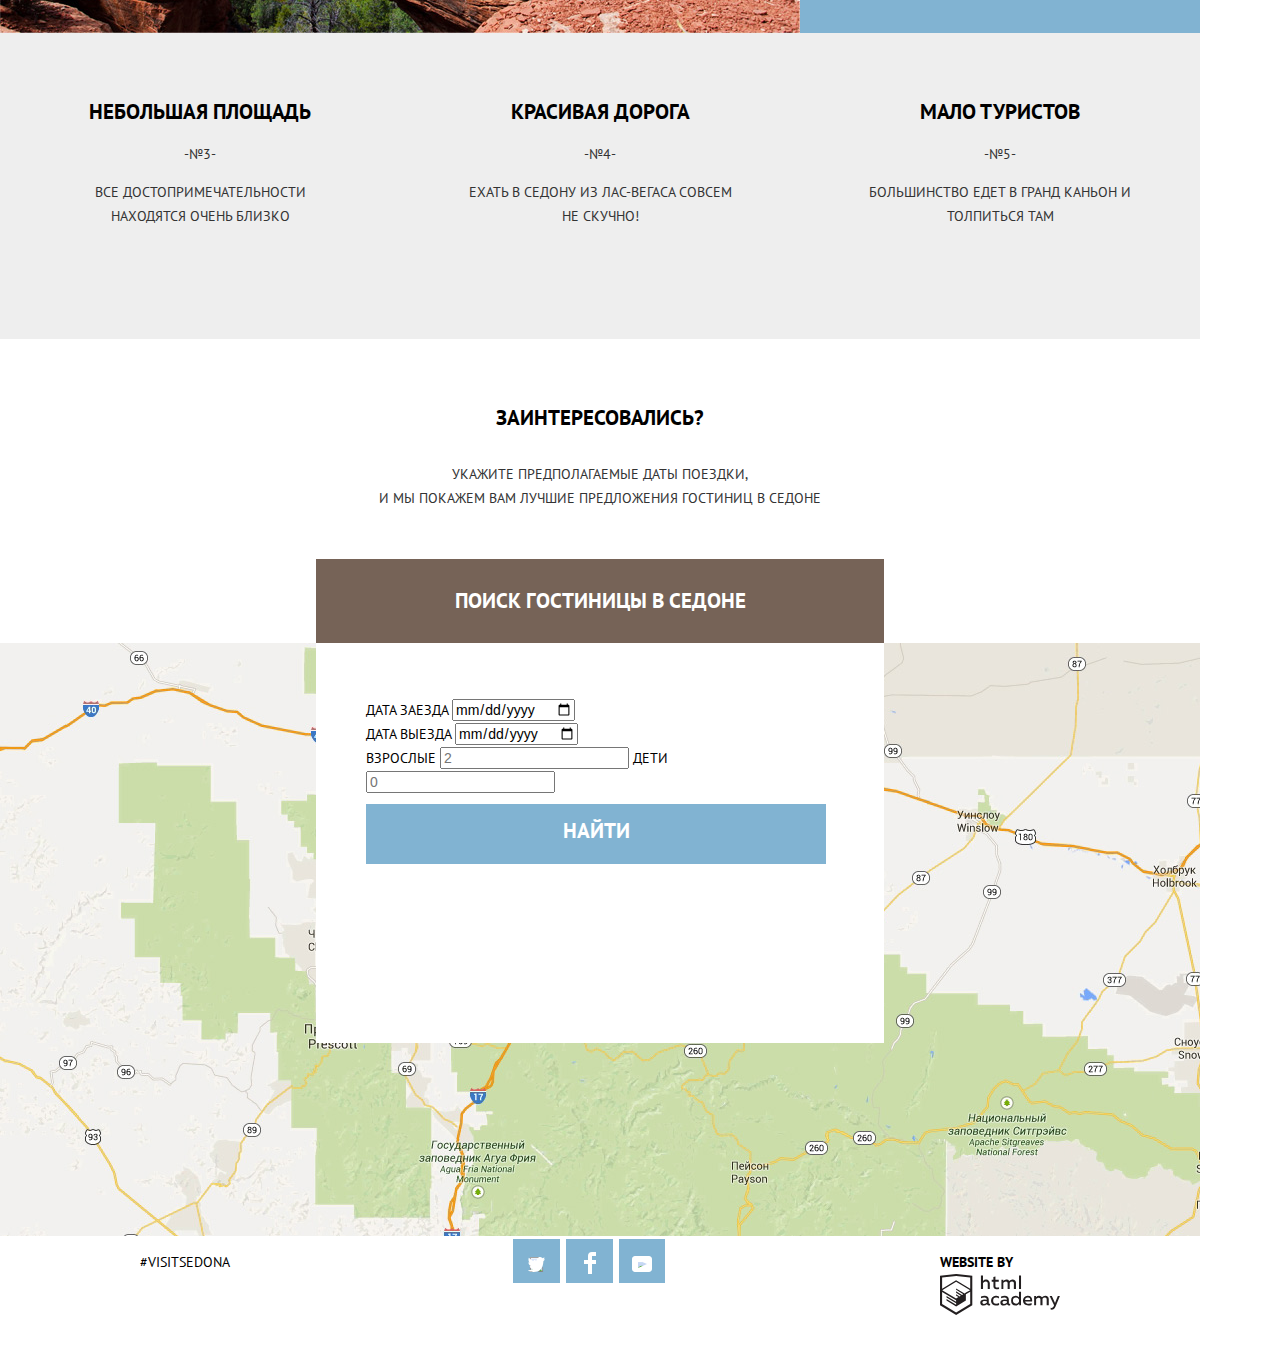
==== commit f05269b7: "Сетка" ====
--- a/index.html
+++ b/index.html
@@ -8,23 +8,33 @@
         <link rel="stylesheet" href="css/style.css">
     </head>    
     
-    <body>  
-        <header class="main-header">
-			<nav class="main-nav">
-				<a class="main-header-logo">
-            		<img src="img/Logo-nav.jpg" alt="Логотип Седона" width="138" height="70">
-				</a>	
-            			
-            
-                <a href="#">Информация</a>
-                <a href="#">Фото и видео</a>
-                <a href="#">Карта штата</a>
-                <a href="#">Гостиницы</a>
-            </nav>
-		</header>
+    <body>
+		
+			<header class="main-header">
+				<nav class="main-nav">
+						
+					<div class="main-header-links">	
+						<div class="main-header-links-1">
+							<a href="#">Информация</a>
+							<a href="#">Фото и видео</a>
+						</div>
+						<div class="main-header-logo">
+						<a href=#>
+						<img src="img/Top-logo.png" width="138" height="70">
+						</a>	
+					</div>
+						<div class="main-header-links-2">
+							<a href="#">Карта штата</a>
+							<a href="#">Гостиницы</a>
+						</div>
+					</div>	
+				</nav>
+			</header>
+		
+		
         
         <main class="container">
-				<img src="img/Intro.jpg" alt="Седона фон" width="768" height="513">
+				<img src="img/Intro.jpg" alt="Седона фон" width="1200" height="565" class="intro">
 					
 			
 				<h1 class="visually-hidden">Седона</h1>
@@ -39,11 +49,13 @@
 					<h2 class="visually-hidden">Причины</h2>
 
 					<ul class="reasons-top">
-						<li>
+						<li class="reason-1">
+							<div class="reason-1-1">
 							<h2 class="reasons-header">Настоящий городок</h2>
 								<span class="reasons-number">-№1-</span>
 								<p>Седона - не аттракцион для туристов, там течет своя жизнь</p>
-								<img src="img/photo-town.jpg" alt="Городок" width="512" height="256"> <!--изображение "городок"-->	
+							</div>	
+								<img src="img/photo-town.jpg" alt="Городок" width="800" height="256"> <!--изображение "городок"-->	
 						</li>
 						<li>
 							<ul class="features">
@@ -65,11 +77,14 @@
 							</ul>
 						</li>	
 
-						<li>
-							<h2 class="reasons-header">Там есть мост дьявола</h2>
-							<span class="reasons-number">-№2-</span>
-							<p>Да, по нему можно пройти, если конечно вы осмелитесь!</p>
-							<img src="img/Devil-bridge.jpg" alt="мост дьявола" width="512" height="256"> <!--изображение "мост дьявола"-->	
+						<li class="reason-2">
+							<div class="reason-2-2">
+								<h2 class="reasons-header">Там есть мост дьявола</h2>
+								<span class="reasons-number">-№2-</span>
+								<p>Да, по нему можно пройти, если конечно вы осмелитесь!</p>
+							</div>	
+								<img src="img/Devil-bridge.jpg" alt="мост дьявола" width="800" height="256"> <!--изображение "мост дьявола"-->
+							
 						</li>
 					</ul>
 					
@@ -98,12 +113,33 @@
             	</article>
             
             <section class="map-section">
-                <h2 class="interest">Заинтересовались?</h2>
-                <P>Укажите предполагаемые даты поездки, и мы покажем вам лучшие предложения гостиниц в Седоне</P>
+				<div class="interest">
+                <h2 class="interest-header">Заинтересовались?</h2>
+                <P>Укажите предполагаемые даты поездки,<br> и мы покажем вам лучшие предложения гостиниц в Седоне</P>
 					<button>Поиск гостиницы в Седоне</button>
+				</div>	
 				<div class="interactive-map">
-					<!--интерактивная карта-->
-					<img src="img/map-trim.jpg">
+					
+					<!--всплывающая форма для поиска гостиницы-->
+					<section class="hotel-search-pop-up">
+						<form class="hotel-search" action="hotel-search.html" method="get">
+							<label for="check-in-field">Дата заезда
+							<input name="check-in" id="check-in-field" type="date">
+								</label>
+							<label for="check-out-field">Дата выезда
+							<input name="check-out" id="check-out-field" type="date">
+								</label>
+							<div>
+							<label for="adults-field">Взрослые
+							<input type="number" name="adults" id="adults-field" value="" placeholder="2"></label>
+							<label for="children-field">Дети
+							<input type="number" name="children" id="children-field" value="" placeholder="0">
+								</label>
+								</div>
+							<a href="hotels.html" class="button-find" type="submit">Найти</a>
+						</form>
+					</section>	 
+					
 				</div>
      
             </section>
@@ -114,36 +150,22 @@
 	</body>
     <footer class="main-footer">	
     	<p>#visitsedona</p>
-		<div class="social-buttons">
-		  <ul>
-			  <li><a class="social-button twitter" href="#">
-				  <svg xmlns="http://www.w3.org/2000/svg" xmlns:xlink="http://www.w3.org/1999/xlink" width="17" height="15" viewBox="0 0 17 15"><image overflow="visible" width="17" height="15" xlink:href="t.png"/><path fill="#FFF" d="M10.95.144c1.685-.496 2.984.27 3.577 1.179.673-.231 1.331-.481 2.011-.708a2.345 2.345 0 0 1-.857 1.768c.685.17 1.304-.491 1.304-.491-.169 1-1.006 1.788-1.563 2.024-.231 6.75-3.175 11.217-10.077 11.082h-.446c-.41 0-4.164-.46-4.898-1.887 2.271.196 3.893-.422 4.693-1.177-.96-.3-2.679-.477-2.979-2.95.349.106.564.228 1.19.119C1.705 8.247.374 7.53.448 5.33c.285.328 1.067.536 1.34.472C1.085 5.561-.182 2.442.894.85c1.818 1.854 3.735 3.606 7.152 3.773C8.254 2.33 9.183.793 10.95.144z"/></svg><span class="visually-hidden">Twitter</span></a></li>
-          		<li><a class="social-button facebook" href="#"><svg xmlns="http://www.w3.org/2000/svg" width="12" height="22" viewBox="0 0 12 22"><path fill="#FFF" d="M12 4V0H8a4 4 0 0 0-4 4v4H0v4h4v10h4V12h4V8H8V4h4z"/></svg>
-				<span class="visually-hidden">Facebook</span></a></li>
-          		<li><a class="social-button youtube" href="#"><svg xmlns="http://www.w3.org/2000/svg" xmlns:xlink="http://www.w3.org/1999/xlink" width="20" height="16" viewBox="0 0 20 16"><image overflow="visible" width="20" height="16" xlink:href="youtube.png"/><path fill="#FFF" d="M17 0H3C1.35 0 0 1.35 0 3v10c0 1.65 1.35 3 3 3h14c1.65 0 3-1.35 3-3V3c0-1.65-1.35-3-3-3zM6.027 11.998V4.002L15.014 8l-8.987 3.998z"/></svg><span class="visually-hidden">YouTube</span></a></li>
-          </ul>
-      	</div>
+			<div class="social-buttons">
+		  
+			  <a class="social-button twitter" href="#">
+				  <svg xmlns="http://www.w3.org/2000/svg" xmlns:xlink="http://www.w3.org/1999/xlink" width="17" height="15" viewBox="0 0 17 15"><image overflow="visible" width="17" height="15" xlink:href="t.png"/><path fill="#FFF" d="M10.95.144c1.685-.496 2.984.27 3.577 1.179.673-.231 1.331-.481 2.011-.708a2.345 2.345 0 0 1-.857 1.768c.685.17 1.304-.491 1.304-.491-.169 1-1.006 1.788-1.563 2.024-.231 6.75-3.175 11.217-10.077 11.082h-.446c-.41 0-4.164-.46-4.898-1.887 2.271.196 3.893-.422 4.693-1.177-.96-.3-2.679-.477-2.979-2.95.349.106.564.228 1.19.119C1.705 8.247.374 7.53.448 5.33c.285.328 1.067.536 1.34.472C1.085 5.561-.182 2.442.894.85c1.818 1.854 3.735 3.606 7.152 3.773C8.254 2.33 9.183.793 10.95.144z"/></svg><span class="visually-hidden">Twitter</span></a>
+          		<a class="social-button facebook" href="#"><svg xmlns="http://www.w3.org/2000/svg" width="12" height="22" viewBox="0 0 12 22"><path fill="#FFF" d="M12 4V0H8a4 4 0 0 0-4 4v4H0v4h4v10h4V12h4V8H8V4h4z"/></svg>
+				<span class="visually-hidden">Facebook</span></a>
+				<a class="social-button youtube" href="#"><svg xmlns="http://www.w3.org/2000/svg" xmlns:xlink="http://www.w3.org/1999/xlink" width="20" height="16" viewBox="0 0 20 16"><image overflow="visible" width="20" height="16" xlink:href="youtube.png"/><path fill="#FFF" d="M17 0H3C1.35 0 0 1.35 0 3v10c0 1.65 1.35 3 3 3h14c1.65 0 3-1.35 3-3V3c0-1.65-1.35-3-3-3zM6.027 11.998V4.002L15.014 8l-8.987 3.998z"/></svg><span class="visually-hidden">YouTube</span></a>
+      		</div>
       	<p class="footer-copyright">
 			<b>Website by</b> 
-			<a href="https://htmlacademy.ru"><svg id="Layer_1" data-name="Layer 1" xmlns="http://www.w3.org/2000/svg" viewBox="0 0 108.08 36.85"><title>logo-htmlacademy-small1</title><path d="M44.61,26.88a2,2,0,0,0,.55-0.1v1.33a3.25,3.25,0,0,1-1.18.21,1.67,1.67,0,0,1-1.67-1,4.84,4.84,0,0,1-3.14,1.08c-1.51,0-2.91-.83-2.91-2.55,0-2.13,2-2.79,3.71-2.79a11.08,11.08,0,0,1,2.17.25v-0.3c0-1-.76-1.77-2.19-1.77a7.42,7.42,0,0,0-3,.64v-1.7a10.21,10.21,0,0,1,3.19-.55c2.36,0,3.81,1.12,3.81,3.65v3a0.54,0.54,0,0,0,.49.59h0.17Zm-6.44-1.13A1.35,1.35,0,0,0,39.63,27h0.11a3.39,3.39,0,0,0,2.41-1V24.58a9.72,9.72,0,0,0-1.81-.21c-1,0-2.16.33-2.16,1.38h0Zm12.36-6.11a5,5,0,0,1,2.57.64V22a4.08,4.08,0,0,0-2.3-.7,2.75,2.75,0,1,0,0,5.49,5,5,0,0,0,2.43-.64v1.71a6.27,6.27,0,0,1-2.76.57A4.21,4.21,0,0,1,46,24.51q0-.21,0-0.41a4.32,4.32,0,0,1,4.18-4.46h0.38Zm12.17,7.24a2,2,0,0,0,.55-0.1v1.33a3.25,3.25,0,0,1-1.18.21,1.67,1.67,0,0,1-1.67-1,4.84,4.84,0,0,1-3.14,1.08c-1.51,0-2.91-.83-2.91-2.55,0-2.13,2-2.79,3.71-2.79a11.08,11.08,0,0,1,2.17.25v-0.3c0-1-.76-1.77-2.19-1.77a7.42,7.42,0,0,0-3,.64v-1.7a10.21,10.21,0,0,1,3.19-.55c2.36,0,3.81,1.12,3.81,3.65v3a0.54,0.54,0,0,0,.49.59h0.17Zm-6.44-1.13A1.35,1.35,0,0,0,57.73,27h0.11a3.39,3.39,0,0,0,2.41-1V24.58a9.72,9.72,0,0,0-1.81-.21c-1.06,0-2.16.33-2.16,1.38h0ZM73,16V28.2H71.35V26.88a3.88,3.88,0,0,1-3.19,1.54,4.4,4.4,0,0,1,0-8.78,3.81,3.81,0,0,1,3,1.3V16H73Zm-4.53,5.22a2.76,2.76,0,1,0,0,5.52A2.86,2.86,0,0,0,71.15,25V23A2.91,2.91,0,0,0,68.49,21.27ZM79,19.64c3.31,0,4.46,2.68,3.92,5.09H76.7c0.21,1.5,1.67,2.11,3.19,2.11a6.11,6.11,0,0,0,2.64-.59v1.6a7.14,7.14,0,0,1-3,.57C77,28.42,74.78,27,74.78,24a4.18,4.18,0,0,1,4-4.39H79Zm0.09,1.54a2.28,2.28,0,0,0-2.44,2.1v0.06H81.3A2,2,0,0,0,79.13,21.18Zm5.73,7V19.87h1.65v1a3.81,3.81,0,0,1,2.78-1.27A2.86,2.86,0,0,1,91.89,21a4.12,4.12,0,0,1,2.91-1.33A3.06,3.06,0,0,1,98,23V28.2h-1.9V23.05a1.59,1.59,0,0,0-1.42-1.75H94.42a2.8,2.8,0,0,0-2.07,1.12V28.2h-1.9V23.05A1.59,1.59,0,0,0,89,21.31H88.8a3,3,0,0,0-2.21,1.29v5.63H84.86Zm21.31-8.33h1.9l-3.91,9.46c-0.9,2.17-2.09,2.86-3.35,2.86a4.76,4.76,0,0,1-1.1-.14V30.46a2.86,2.86,0,0,0,.85.12c0.9,0,1.58-.64,2.07-1.9l0.17-.42-4-8.4h2l2.86,6.29ZM38.73,1.46V6.22a3.81,3.81,0,0,1,2.7-1.14,3.25,3.25,0,0,1,3.44,3.4v5.15H43V8.72a1.81,1.81,0,0,0-1.61-2h-0.3a2.93,2.93,0,0,0-2.32,1.39v5.52h-1.9V1.46h1.9ZM49.94,2.31v3h3V6.91h-3v3.81c0,1.1.5,1.46,1.58,1.46a4.49,4.49,0,0,0,1.69-.33v1.6A6.8,6.8,0,0,1,51,13.8a2.55,2.55,0,0,1-2.86-2.74V6.89H46.58V5.26h1.5V2.74Zm5.4,11.31V5.28H57v1A3.81,3.81,0,0,1,59.77,5a2.86,2.86,0,0,1,2.6,1.33A4.12,4.12,0,0,1,65.28,5,3.06,3.06,0,0,1,68.44,8.4v5.21h-1.9V8.46a1.59,1.59,0,0,0-1.42-1.75H64.89a2.8,2.8,0,0,0-2.07,1.12v5.78h-1.9V8.46A1.59,1.59,0,0,0,59.5,6.71H59.27A3,3,0,0,0,57.06,8v5.63H55.34ZM71.17,1.45H73V13.6H71.17V1.45ZM14.71,0H14.55L0,1.54V28.21l14.55,8.66,14.55-8.66V1.54Zm12.5,27.1L14.55,34.64,1.9,27.12V16.18l12.59,7.5V25L5.86,19.9v1.31l8.68,5.21v1.39L5.87,22.65V24l8.68,5.21,8.75-5.24V18.31L27.2,16V27.12Zm0-12.53-3.48,2-1.6,1L14.51,13v1.31L21,18.23H21l-0.14.09-1,.54-5.37-3.2V17l4.24,2.52-1,.67-3.2-1.9v1.31l2.1,1.24L14.5,22.1,2,14.65,14.51,7.11Zm0-1.32L14.49,5.76,1.91,13.25v-10L14.56,1.92,27.21,3.25v10h0Z" transform="translate(0 -0.02)" fill="#231f20"/></svg>
+			<a href="https://htmlacademy.ru/intensive/htmlcss"><svg id="Layer_1" data-name="Layer 1" xmlns="http://www.w3.org/2000/svg" viewBox="0 0 108.08 36.85"><title>logo-htmlacademy-small1</title><path d="M44.61,26.88a2,2,0,0,0,.55-0.1v1.33a3.25,3.25,0,0,1-1.18.21,1.67,1.67,0,0,1-1.67-1,4.84,4.84,0,0,1-3.14,1.08c-1.51,0-2.91-.83-2.91-2.55,0-2.13,2-2.79,3.71-2.79a11.08,11.08,0,0,1,2.17.25v-0.3c0-1-.76-1.77-2.19-1.77a7.42,7.42,0,0,0-3,.64v-1.7a10.21,10.21,0,0,1,3.19-.55c2.36,0,3.81,1.12,3.81,3.65v3a0.54,0.54,0,0,0,.49.59h0.17Zm-6.44-1.13A1.35,1.35,0,0,0,39.63,27h0.11a3.39,3.39,0,0,0,2.41-1V24.58a9.72,9.72,0,0,0-1.81-.21c-1,0-2.16.33-2.16,1.38h0Zm12.36-6.11a5,5,0,0,1,2.57.64V22a4.08,4.08,0,0,0-2.3-.7,2.75,2.75,0,1,0,0,5.49,5,5,0,0,0,2.43-.64v1.71a6.27,6.27,0,0,1-2.76.57A4.21,4.21,0,0,1,46,24.51q0-.21,0-0.41a4.32,4.32,0,0,1,4.18-4.46h0.38Zm12.17,7.24a2,2,0,0,0,.55-0.1v1.33a3.25,3.25,0,0,1-1.18.21,1.67,1.67,0,0,1-1.67-1,4.84,4.84,0,0,1-3.14,1.08c-1.51,0-2.91-.83-2.91-2.55,0-2.13,2-2.79,3.71-2.79a11.08,11.08,0,0,1,2.17.25v-0.3c0-1-.76-1.77-2.19-1.77a7.42,7.42,0,0,0-3,.64v-1.7a10.21,10.21,0,0,1,3.19-.55c2.36,0,3.81,1.12,3.81,3.65v3a0.54,0.54,0,0,0,.49.59h0.17Zm-6.44-1.13A1.35,1.35,0,0,0,57.73,27h0.11a3.39,3.39,0,0,0,2.41-1V24.58a9.72,9.72,0,0,0-1.81-.21c-1.06,0-2.16.33-2.16,1.38h0ZM73,16V28.2H71.35V26.88a3.88,3.88,0,0,1-3.19,1.54,4.4,4.4,0,0,1,0-8.78,3.81,3.81,0,0,1,3,1.3V16H73Zm-4.53,5.22a2.76,2.76,0,1,0,0,5.52A2.86,2.86,0,0,0,71.15,25V23A2.91,2.91,0,0,0,68.49,21.27ZM79,19.64c3.31,0,4.46,2.68,3.92,5.09H76.7c0.21,1.5,1.67,2.11,3.19,2.11a6.11,6.11,0,0,0,2.64-.59v1.6a7.14,7.14,0,0,1-3,.57C77,28.42,74.78,27,74.78,24a4.18,4.18,0,0,1,4-4.39H79Zm0.09,1.54a2.28,2.28,0,0,0-2.44,2.1v0.06H81.3A2,2,0,0,0,79.13,21.18Zm5.73,7V19.87h1.65v1a3.81,3.81,0,0,1,2.78-1.27A2.86,2.86,0,0,1,91.89,21a4.12,4.12,0,0,1,2.91-1.33A3.06,3.06,0,0,1,98,23V28.2h-1.9V23.05a1.59,1.59,0,0,0-1.42-1.75H94.42a2.8,2.8,0,0,0-2.07,1.12V28.2h-1.9V23.05A1.59,1.59,0,0,0,89,21.31H88.8a3,3,0,0,0-2.21,1.29v5.63H84.86Zm21.31-8.33h1.9l-3.91,9.46c-0.9,2.17-2.09,2.86-3.35,2.86a4.76,4.76,0,0,1-1.1-.14V30.46a2.86,2.86,0,0,0,.85.12c0.9,0,1.58-.64,2.07-1.9l0.17-.42-4-8.4h2l2.86,6.29ZM38.73,1.46V6.22a3.81,3.81,0,0,1,2.7-1.14,3.25,3.25,0,0,1,3.44,3.4v5.15H43V8.72a1.81,1.81,0,0,0-1.61-2h-0.3a2.93,2.93,0,0,0-2.32,1.39v5.52h-1.9V1.46h1.9ZM49.94,2.31v3h3V6.91h-3v3.81c0,1.1.5,1.46,1.58,1.46a4.49,4.49,0,0,0,1.69-.33v1.6A6.8,6.8,0,0,1,51,13.8a2.55,2.55,0,0,1-2.86-2.74V6.89H46.58V5.26h1.5V2.74Zm5.4,11.31V5.28H57v1A3.81,3.81,0,0,1,59.77,5a2.86,2.86,0,0,1,2.6,1.33A4.12,4.12,0,0,1,65.28,5,3.06,3.06,0,0,1,68.44,8.4v5.21h-1.9V8.46a1.59,1.59,0,0,0-1.42-1.75H64.89a2.8,2.8,0,0,0-2.07,1.12v5.78h-1.9V8.46A1.59,1.59,0,0,0,59.5,6.71H59.27A3,3,0,0,0,57.06,8v5.63H55.34ZM71.17,1.45H73V13.6H71.17V1.45ZM14.71,0H14.55L0,1.54V28.21l14.55,8.66,14.55-8.66V1.54Zm12.5,27.1L14.55,34.64,1.9,27.12V16.18l12.59,7.5V25L5.86,19.9v1.31l8.68,5.21v1.39L5.87,22.65V24l8.68,5.21,8.75-5.24V18.31L27.2,16V27.12Zm0-12.53-3.48,2-1.6,1L14.51,13v1.31L21,18.23H21l-0.14.09-1,.54-5.37-3.2V17l4.24,2.52-1,.67-3.2-1.9v1.31l2.1,1.24L14.5,22.1,2,14.65,14.51,7.11Zm0-1.32L14.49,5.76,1.91,13.25v-10L14.56,1.92,27.21,3.25v10h0Z" transform="translate(0 -0.02)" fill="#231f20"/></svg>
 				<span class="visually-hidden">HTML Academy</span></a>
 		</p>
     </footer>
 	
-	<!--всплывающая форма для поиска гостиницы-->
-		<section class="hotel-search-pop-up">
-        	<form class="hotel-search" action="hotel-search.html" method="get">
-				<label for="check-in-field">Дата заезда</label>
-				<input name="check-in" id="check-in-field" type="date">
-				<label for="check-out-field">Дата выезда</label>
-				<input name="check-out" id="check-out-field" type="date">
-				<label for="adults-field">Взрослые</label>
-				<input type="number" name="adults" id="adults-field" value="" placeholder="2">
-				<label for="children-field">Дети</label>
-				<input type="number" name="children" id="children-field" value="" placeholder="0">
-				<a href="hotels.html" class="button" type="submit">Найти</a>
-			</form>
-		</section>	   
-	<!--всплывающая форма для поиска гостиницы-->
+	  
+	
 </html>	
 			--- a/css/style.css
+++ b/css/style.css
@@ -5,7 +5,7 @@
 	font-family: "PT Sans", Arial, sans-serif;
 	font-size: 14px;
 	line-height: 24px;
-	font-weight: 700;
+	font-weight: normal;
 	color: #000000;
 	text-transform: uppercase;
 
@@ -15,21 +15,49 @@
 
 .visually-hidden
 {
-	font-size: 0px;
+	display: none;
 }
 
 a {
   text-decoration: none;
 }
 
+
+.main-header-links {
+	width: 1200px;
+	height: 55px;
+	display: flex;
+	flex-direction: row;
+	justify-content: space-around;
+}
+
+.main-header-links-1 
+{
+	width: 531px;
+	height: 55px;
+	display: flex;
+	flex-direction: row;
+	justify-content: space-around;
+}
+
+.main-header-links-2 
+{
+	width: 531px;
+	height: 55px;
+	display: flex;
+	flex-direction: row;
+	justify-content: space-around;
+}
+
 .main-nav {
 	font-weight: bold;
-	
+
 }
 
 
 .main-nav a {
 	color: black;
+	
 }
 
 .main-nav a:hover,
@@ -40,13 +68,38 @@
 
 .main-nav a:visited
 {
-	color: black;
+	list-style: none;
 }
 
 .main-header-logo
 {
-	margin-left: auto;
-	margin-right: auto;
+	width: 138px;
+	margin: 0 auto;
+	vertical-align: top;
+	z-index: 1;
+	position: absolute;
+	
+	
+}
+
+.container
+{
+	width: 1200px;
+}
+
+.intro
+
+{
+	
+	z-index: -1;
+}
+
+.reasons-top,
+.features,
+.reasons-bottom
+{
+	margin: 0px;
+	padding: 0px;
 }
 
 .reasons-top,
@@ -94,9 +147,35 @@
 	font-weight: bold;
 }
 
+.reason-1
+{
+	display: flex;
+	
+	width: 1200px;
+	height: 256px;
+}
+.reason-1-1
+{
+	display: flex;
+	flex-direction: column;
+	width: 400px;
+	padding: 50px;
+}
+
 .features
 {
+	width: 1200px;
+	height: 330px;
+	padding-top: 60px;
 	background-color: #ffffff;
+	display: flex;
+	justify-content: space-around;
+
+}
+
+.features li
+{
+	width: 280px;
 }
 
 .reasons-bottom 
@@ -141,8 +220,53 @@
 	color: #333333;
 }
 
+.reason-2
+{
+	display: flex;
+	flex-direction: row-reverse;
+	width: 1200px;
+	height: 256px;
+}
+
+.reason-2-2
+{
+	display: flex;
+	flex-direction: column;
+	width: 400px;
+	padding: 50px;
+}
+
+.reasons-bottom
+{
+	display: flex;
+	width: 1200px;
+	height: 256px;
+	padding-top: 50px;
+	justify-content: space-around;
+}
+
+.reasons-bottom li
+{
+	width: 280px;
+}
+
 .interest
 {
+	display: flex;
+	flex-direction: column;
+	align-items: center;
+	margin-top: 50px;
+}
+
+.interest p
+{
+	width: 450px;
+	text-align: center;
+	padding-bottom: 35px;
+}
+
+.interestheader
+{
 font-size: 30px;	
 }
 
@@ -154,7 +278,11 @@
 
 .map-section button
 {
-  font: inherit;	
+	box-sizing: border-box;
+	width: 568px;
+  font: inherit;
+	font-size: 21px;
+	font-weight: bold;
   text-align: center;
   color: #ffffff;
   vertical-align: middle;
@@ -168,6 +296,66 @@
 	
 }
 
+.interactive-map
+{
+	width: 1200px;
+	height: 593px;
+	background: url(../img/map.jpg) no-repeat;
+	display: flex;
+	flex-direction: column;
+	align-items: center;
+	vertical-align: top;
+}
+
+.hotel-search
+{
+	box-sizing: border-box;
+	display: flex;
+	flex-direction: column;
+	width:  568px;
+	height: 400px;
+	background-color: white;
+	padding: 55px 50px 60px 50px; 
+}
+
+.button-find
+{
+	box-sizing: border-box;
+	width: 460px;
+	height: 60px;
+  font: inherit;
+	font-size: 21px;
+	font-weight: bold;
+ 
+  color: #ffffff;
+  vertical-align: middle;
+  text-transform: uppercase;
+	text-align: center;	
+  background-color: #81b3d2;
+  border: none;	
+	padding-top: 15px;
+	margin-top: 10px;
+}
+
+.main-footer
+{
+	width: 1200px;
+	height: 120px;
+	display: flex;
+	justify-content: space-around;
+	
+	
+	
+}
+
+.social-buttons
+{
+	display: flex;
+	width: 150px;
+	height: 50px;
+	
+}
+
 .social-button
 {
 	text-align: center;
@@ -208,13 +396,63 @@
 
 
 
+
+
 /*страница поиска отелей*/
 
 
 .hotel-search-form
 {
+	box-sizing: border-box;
+	width: 1200px;
+	height: 215px;
 	background-image: url(../img/Hotels-background.jpg);
 	background-repeat:	no-repeat;
+	position: relative;
+	top: -15px;
+	display: flex;
+	justify-content: space-around;
+	color: white;
+}
+
+.infrastructure
+{
+	display: flex;
+	flex-direction: column;
+	width: 240px;
+}
+
+.housing-type
+{
+	display: flex;
+	flex-direction: column;
+	width: 240px;
+	position: relative;
+	right: 60px;
+}
+
+.cost-per-day
+{
+	display: flex;
+	flex-direction: column;
+	width: 330px;
+	position: relative;
+	
+}
+
+.slider-text
+{
+	display: flex;
+}
+
+.slider-text input
+{
+	width: 140px;
+}
+
+.slider
+{
+	
 }
 
 .button-show
@@ -227,6 +465,10 @@
   background-color: rgba(255,255,255,0);
 	border: 2px solid white;
 	border-radius: 2px;
+	width: 140px;
+	height: 35px;
+	position: relative;
+	left: 80px;
 }
 
 .button-show:hover,
@@ -236,14 +478,58 @@
 	color: black;
 }
 
+.search-sort 
+{
+height: 86px;
+padding-left: 6%;	
+	
+}
+
+.found
+{
+	font-size: 21px;
+	font-weight: bold;
+}
+
+
 .search-results
 {
 	list-style: none;
+	margin: 0;
+	padding: 0;
+}
+
+.search-results li
+{
+	margin-left: 6%;
+}
+
+.search-result-1,
+.search-result-2,
+.search-result-3
+{
+	display: flex;
+}
+
+.result-1-1,
+.result-2-1,
+.result-3-1
+{
+	display: flex;
+	flex-direction: column;
+	width: 260px;
+	margin-left: 30px;
+}
+
+.raiting
+{
+  padding-left: 525px;
 }
 
 .sort
 {
 	font-size: 12px;
+	padding-left: 40px;
 }
 
 .sort-type a
@@ -269,44 +555,55 @@
 	color: black;
 }
 
-.search-result-name
-{
-	color: black;
-	font-weight: bold;
-}
-
-.search-result-name:visited
-{
-	color: black;
-}
-
-.search-result-name:hover,
-.search-result-name:focus
+.search-result-1 img,
+.search-result-2 img
+{
+	margin-bottom: 60px;
+}
+
+.search-results-name
+{
+	color: black;
+	font-weight: bold;
+}
+
+.search-results-name:visited
+{
+	list-style: none;
+}
+
+.search-results-name:hover,
+.search-results-name:focus
 {
 	color: #81b3d2;
 }
 
-.search-result-name:active
+.search-results-name:active
 {
 	color: #cacaca;
 	
 }
 
+.buttons
+{
+	margin-top: 15px;
+}
 
 
 .details
 {
-	  font: inherit;	
+	  font: inherit;
+	font-size: 14px;
   text-align: center;
   color: #ffffff;
   vertical-align: middle;
   text-transform: uppercase;
   background-color: #81b3d2;
   border: none;	
-  padding-top: 8px;	
-  padding-bottom: 7px;
-  padding-left: 16px;
-  padding-right: 16px;
+  box-sizing: border-box;
+	width: 110px;
+	height: 27px;
+	
   outline: none;	
   
 }
@@ -316,16 +613,16 @@
 {
 
 	  font: inherit;	
+	font-size: 14px;
   text-align: center;
   color: #ffffff;
   vertical-align: middle;
   text-transform: uppercase;
   background-color: #766357;
   border: none;	
-  padding-top: 8px;	
-  padding-bottom: 7px;
-  padding-left: 16px;
-  padding-right: 16px;
+box-sizing: border-box;
+	width: 142px;
+	height: 27px;
 	outline: none;
 }
 
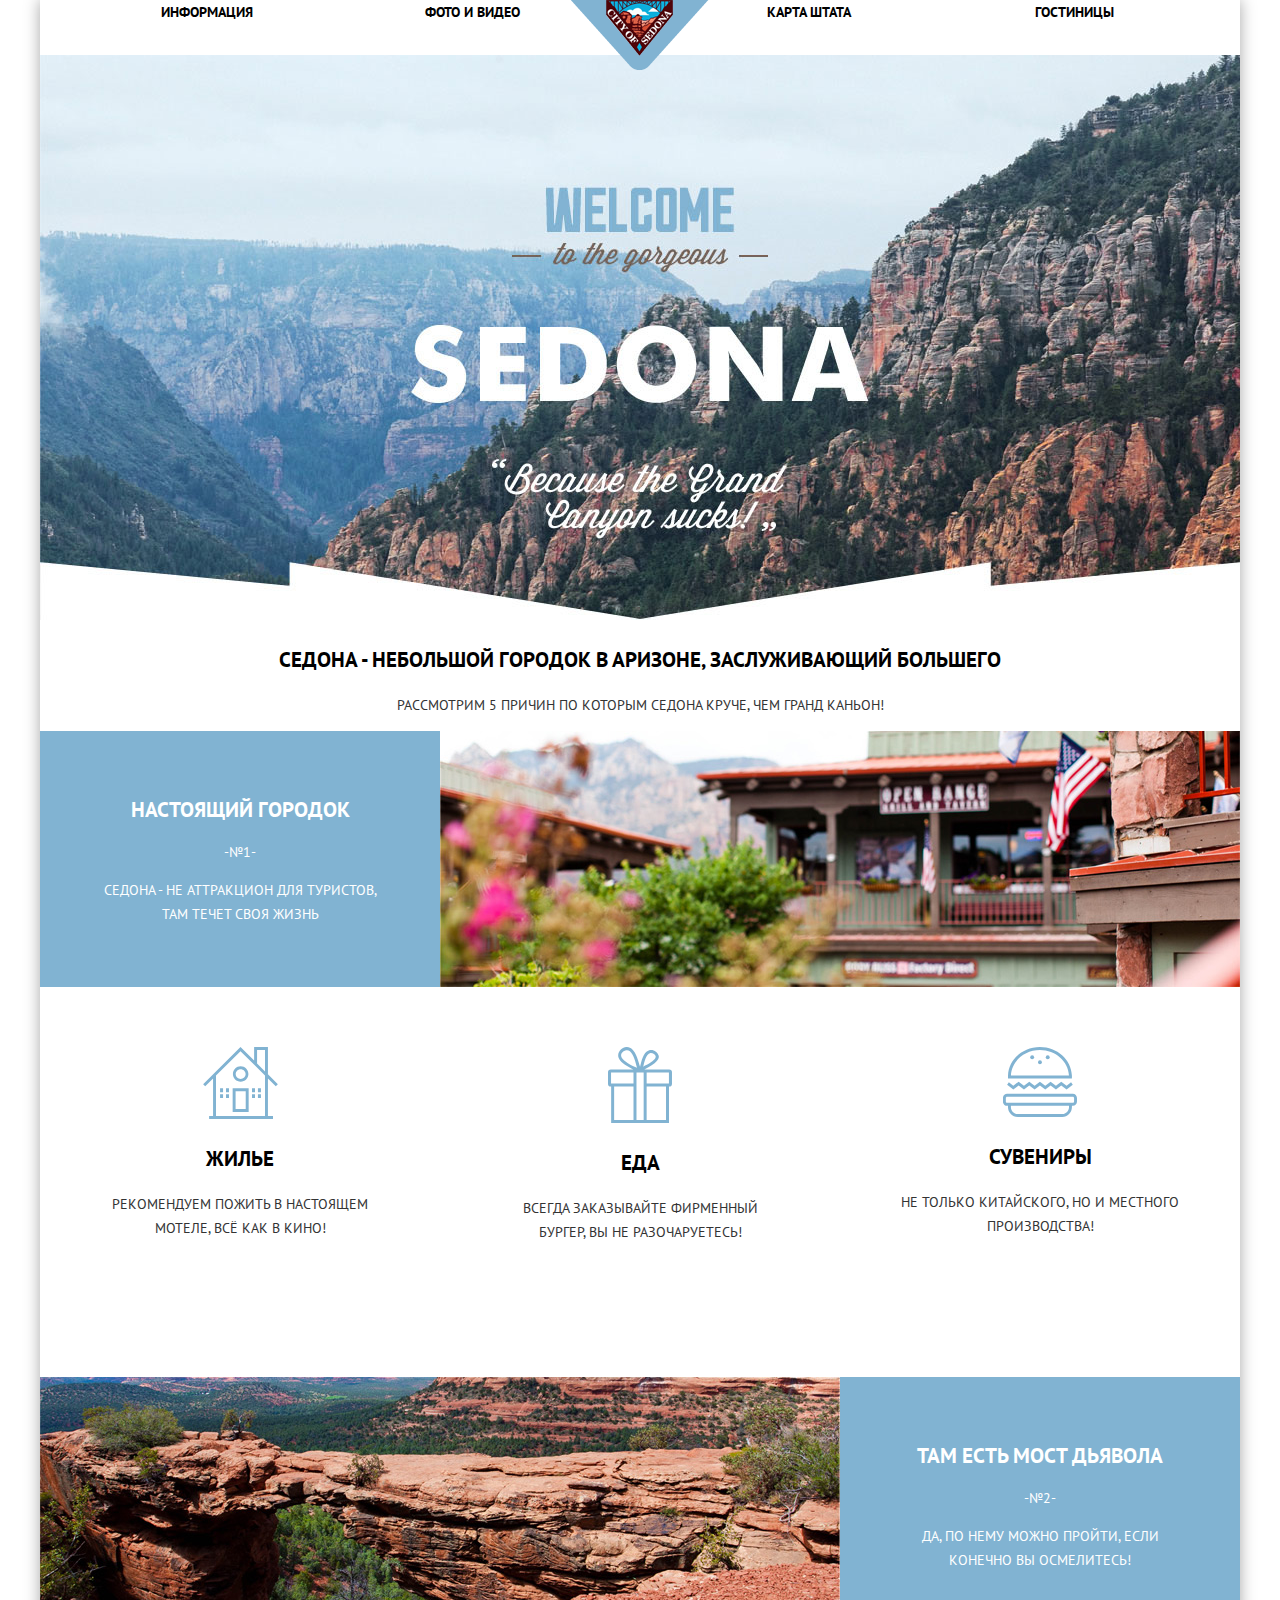
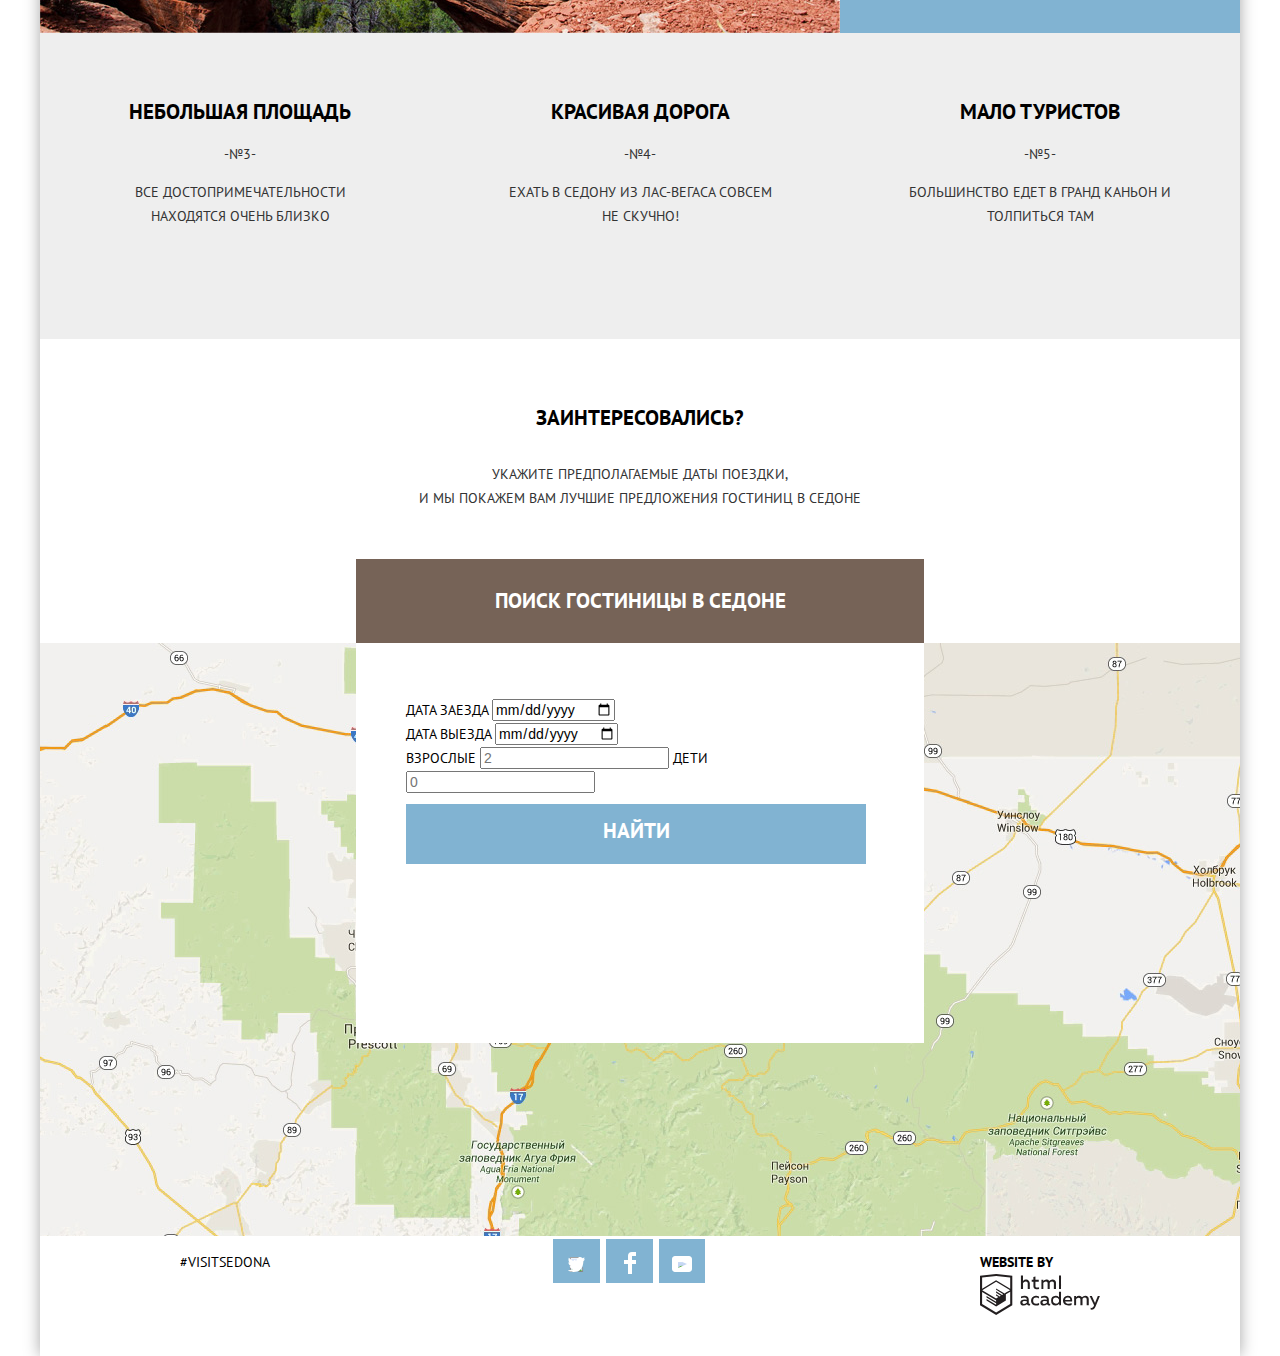
==== commit fba8dd99: "Центровка+тень" ====
--- a/index.html
+++ b/index.html
@@ -7,8 +7,9 @@
 		<link href="css/normalize.css" rel="stylesheet">
         <link rel="stylesheet" href="css/style.css">
     </head>    
-    
+   
     <body>
+		<div class="body-container"> 
 		
 			<header class="main-header">
 				<nav class="main-nav">
@@ -147,7 +148,7 @@
             
         </main>
     <script src="scripts.js"></script>    
-	</body>
+	
     <footer class="main-footer">	
     	<p>#visitsedona</p>
 			<div class="social-buttons">
@@ -164,6 +165,8 @@
 				<span class="visually-hidden">HTML Academy</span></a>
 		</p>
     </footer>
+	</div>	
+	</body>	
 	
 	  
 	
--- a/css/style.css
+++ b/css/style.css
@@ -11,6 +11,14 @@
 
 	background-color: #ffffff;
 	
+}
+
+.body-container
+
+{
+width: 1200px;	
+margin: 0 auto;
+box-shadow: 0px 0px 15px 0px rgba(0,0,0,0.35);	
 }
 
 .visually-hidden
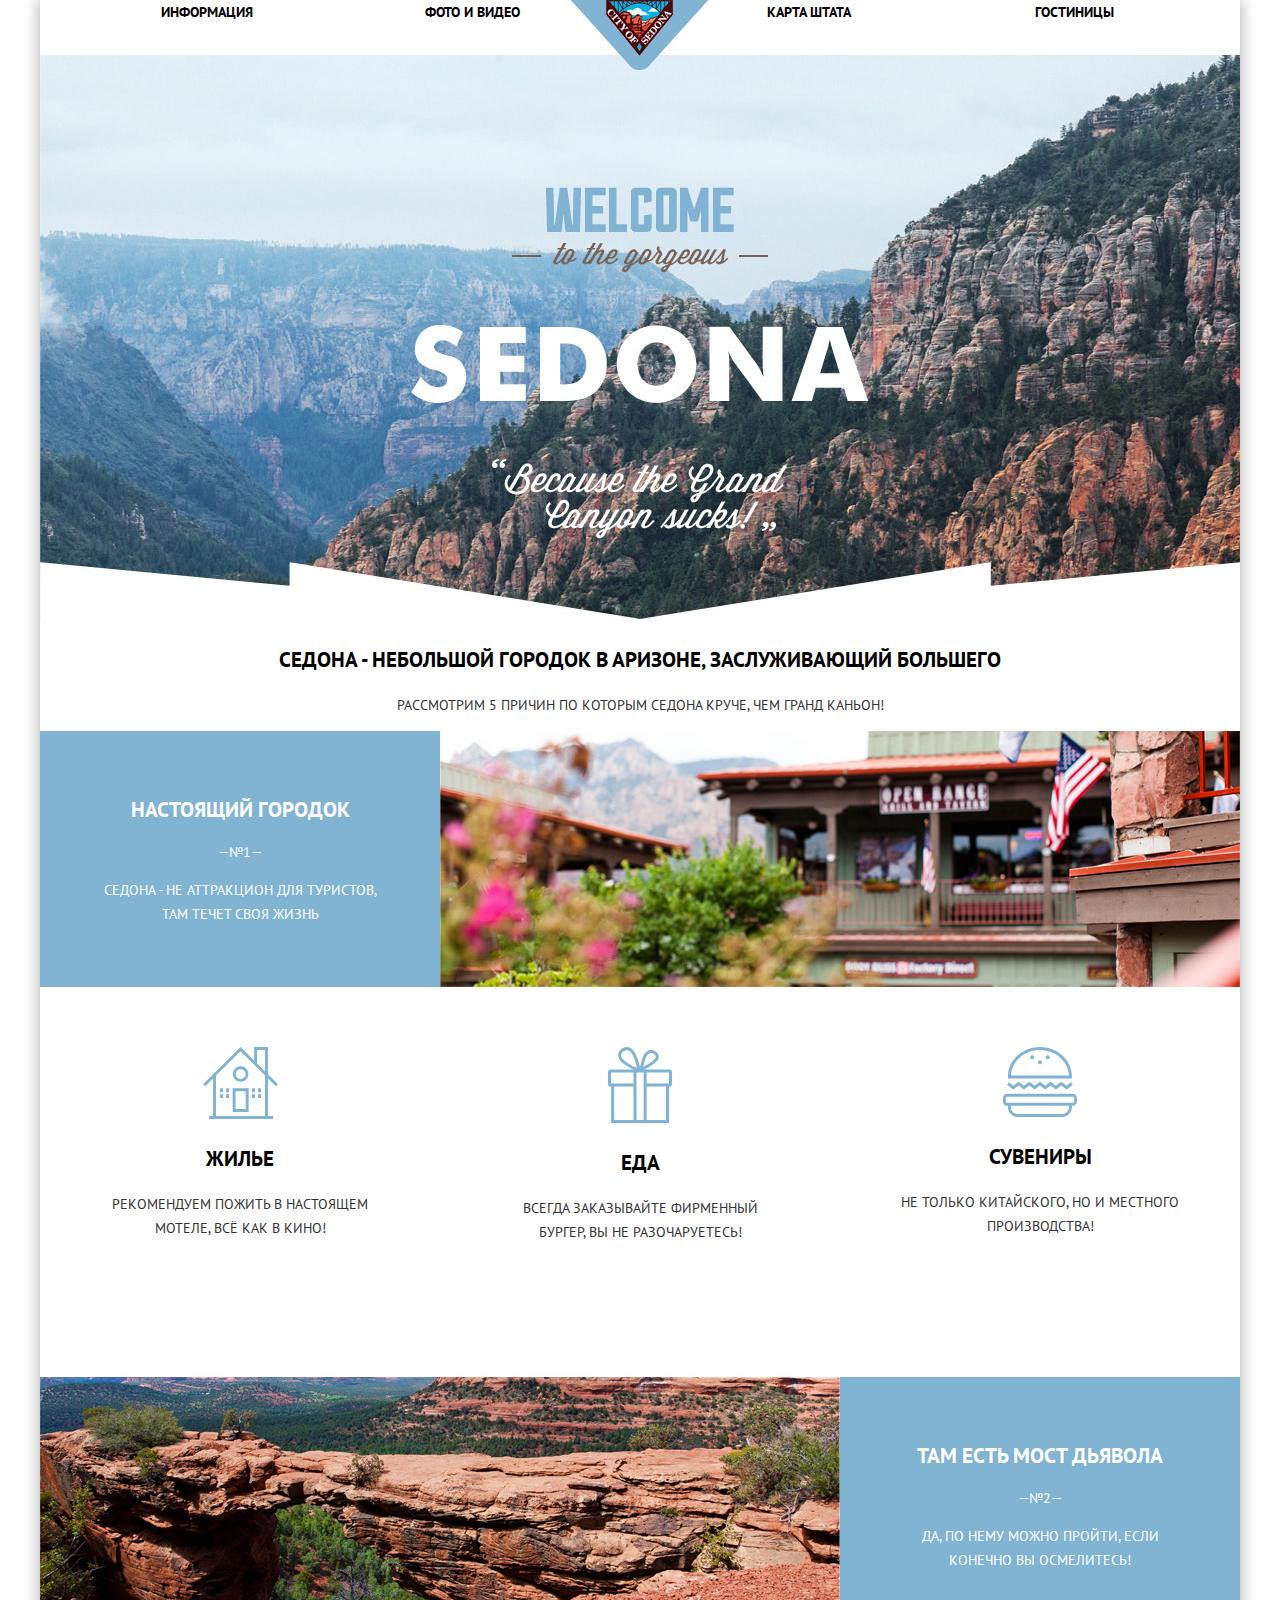
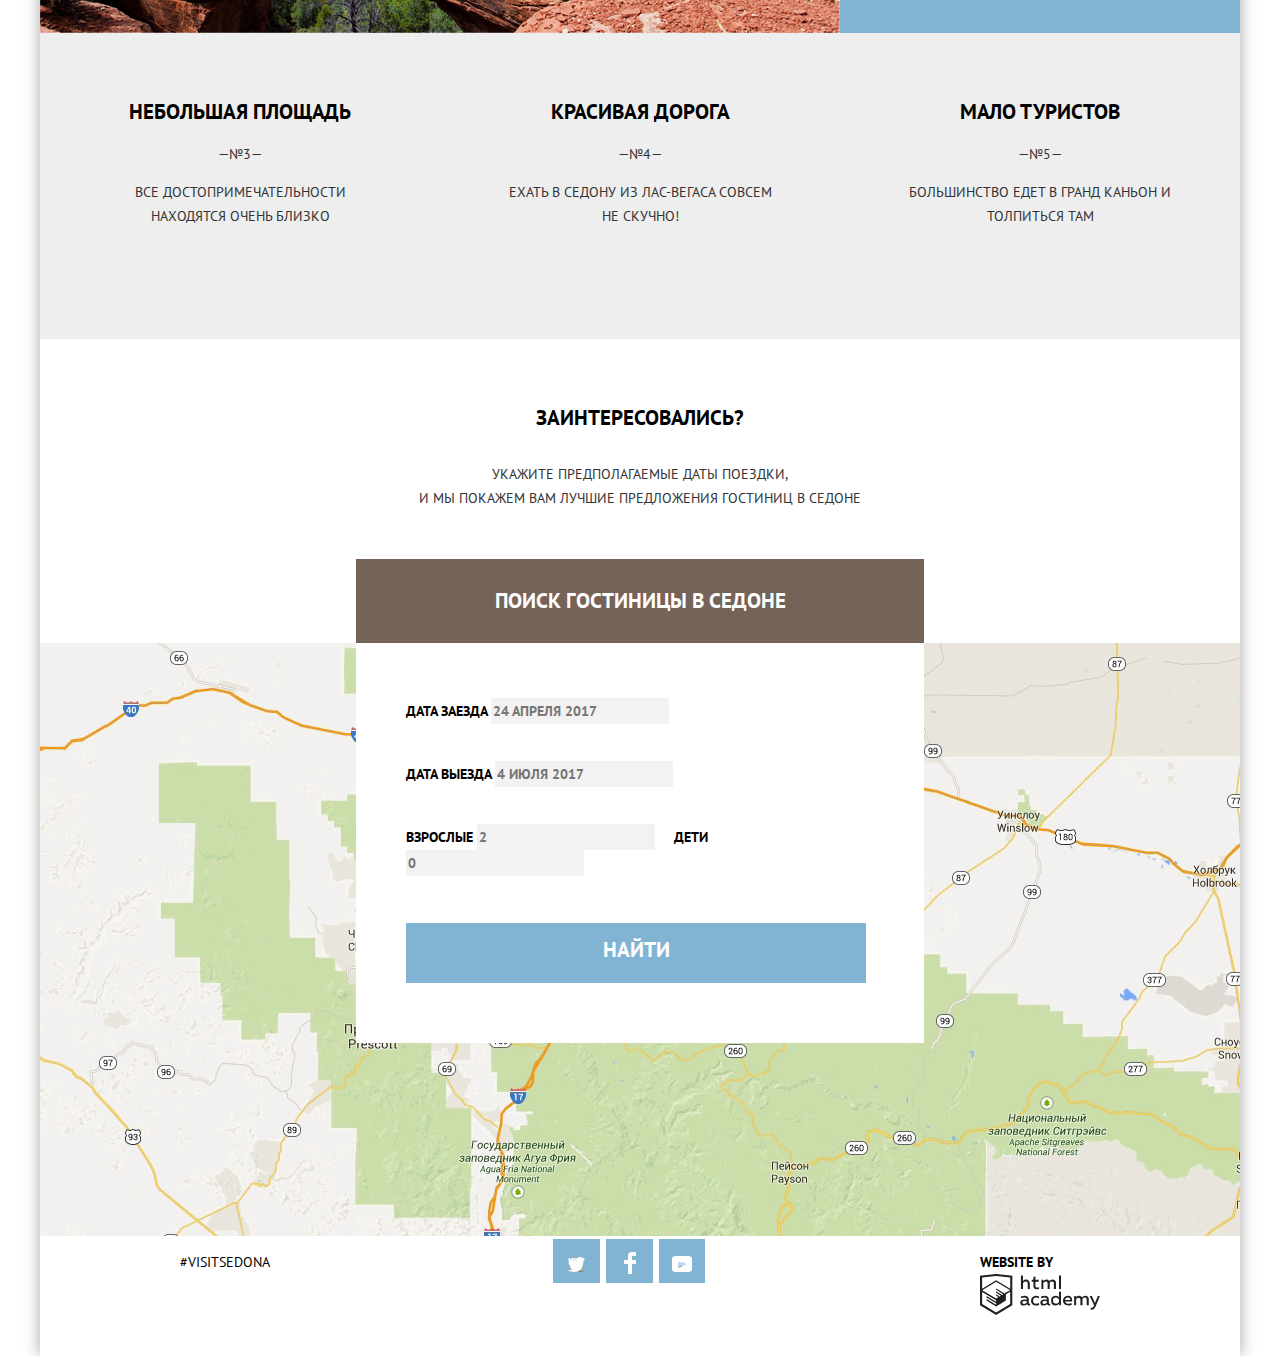
==== commit 471823b6: "Final" ====
--- a/index.html
+++ b/index.html
@@ -53,7 +53,7 @@
 						<li class="reason-1">
 							<div class="reason-1-1">
 							<h2 class="reasons-header">Настоящий городок</h2>
-								<span class="reasons-number">-№1-</span>
+								<span class="reasons-number">&#8212№1&#8212</span>
 								<p>Седона - не аттракцион для туристов, там течет своя жизнь</p>
 							</div>	
 								<img src="img/photo-town.jpg" alt="Городок" width="800" height="256"> <!--изображение "городок"-->	
@@ -81,7 +81,7 @@
 						<li class="reason-2">
 							<div class="reason-2-2">
 								<h2 class="reasons-header">Там есть мост дьявола</h2>
-								<span class="reasons-number">-№2-</span>
+								<span class="reasons-number">&#8212№2&#8212</span>
 								<p>Да, по нему можно пройти, если конечно вы осмелитесь!</p>
 							</div>	
 								<img src="img/Devil-bridge.jpg" alt="мост дьявола" width="800" height="256"> <!--изображение "мост дьявола"-->
@@ -94,19 +94,19 @@
 					<ul class="reasons-bottom">
 						<li>
 							<h2 class="reasons-header-bottom">Небольшая площадь</h2>
-							<span class="reasons-number">-№3-</span>
+							<span class="reasons-number">&#8212№3&#8212</span>
 							<p>Все достопримечательности находятся очень близко</p>
 						</li>
 
 						<li>
 							<h2 class="reasons-header-bottom">Красивая дорога</h2>
-							<span class="reasons-number">-№4-</span>
+							<span class="reasons-number">&#8212№4&#8212</span>
 							<p>Ехать в Седону из Лас-вегаса совсем не скучно!</p>
 						</li>
 
 						<li>
 							<h2 class="reasons-header-bottom">Мало туристов</h2>
-							<span class="reasons-number">-№5-</span>
+							<span class="reasons-number">&#8212№5&#8212</span>
 							<p>Большинство едет в Гранд Каньон и толпиться там</p>
 						</li>		
 
@@ -115,8 +115,8 @@
             
             <section class="map-section">
 				<div class="interest">
-                <h2 class="interest-header">Заинтересовались?</h2>
-                <P>Укажите предполагаемые даты поездки,<br> и мы покажем вам лучшие предложения гостиниц в Седоне</P>
+					<h2 class="interest-header">Заинтересовались?</h2>
+					<P>Укажите предполагаемые даты поездки,<br> и мы покажем вам лучшие предложения гостиниц в Седоне</P>
 					<button>Поиск гостиницы в Седоне</button>
 				</div>	
 				<div class="interactive-map">
@@ -125,29 +125,25 @@
 					<section class="hotel-search-pop-up">
 						<form class="hotel-search" action="hotel-search.html" method="get">
 							<label for="check-in-field">Дата заезда
-							<input name="check-in" id="check-in-field" type="date">
+							<input name="check-in" id="check-in-field" type="text" placeholder="24 апреля 2017">
 								</label>
 							<label for="check-out-field">Дата выезда
-							<input name="check-out" id="check-out-field" type="date">
+							<input name="check-out" id="check-out-field" type="text" placeholder="4 июля 2017">
 								</label>
 							<div>
 							<label for="adults-field">Взрослые
-							<input type="number" name="adults" id="adults-field" value="" placeholder="2"></label>
+							<input type="text" name="adults" id="adults-field" value="" placeholder="2"></label>
 							<label for="children-field">Дети
-							<input type="number" name="children" id="children-field" value="" placeholder="0">
+							<input type="text" name="children" id="children-field" value="" placeholder="0">
 								</label>
 								</div>
 							<a href="hotels.html" class="button-find" type="submit">Найти</a>
 						</form>
 					</section>	 
-					
 				</div>
-     
             </section>
-            
-            
         </main>
-    <script src="scripts.js"></script>    
+      
 	
     <footer class="main-footer">	
     	<p>#visitsedona</p>
@@ -160,8 +156,7 @@
 				<a class="social-button youtube" href="#"><svg xmlns="http://www.w3.org/2000/svg" xmlns:xlink="http://www.w3.org/1999/xlink" width="20" height="16" viewBox="0 0 20 16"><image overflow="visible" width="20" height="16" xlink:href="youtube.png"/><path fill="#FFF" d="M17 0H3C1.35 0 0 1.35 0 3v10c0 1.65 1.35 3 3 3h14c1.65 0 3-1.35 3-3V3c0-1.65-1.35-3-3-3zM6.027 11.998V4.002L15.014 8l-8.987 3.998z"/></svg><span class="visually-hidden">YouTube</span></a>
       		</div>
       	<p class="footer-copyright">
-			<b>Website by</b> 
-			<a href="https://htmlacademy.ru/intensive/htmlcss"><svg id="Layer_1" data-name="Layer 1" xmlns="http://www.w3.org/2000/svg" viewBox="0 0 108.08 36.85"><title>logo-htmlacademy-small1</title><path d="M44.61,26.88a2,2,0,0,0,.55-0.1v1.33a3.25,3.25,0,0,1-1.18.21,1.67,1.67,0,0,1-1.67-1,4.84,4.84,0,0,1-3.14,1.08c-1.51,0-2.91-.83-2.91-2.55,0-2.13,2-2.79,3.71-2.79a11.08,11.08,0,0,1,2.17.25v-0.3c0-1-.76-1.77-2.19-1.77a7.42,7.42,0,0,0-3,.64v-1.7a10.21,10.21,0,0,1,3.19-.55c2.36,0,3.81,1.12,3.81,3.65v3a0.54,0.54,0,0,0,.49.59h0.17Zm-6.44-1.13A1.35,1.35,0,0,0,39.63,27h0.11a3.39,3.39,0,0,0,2.41-1V24.58a9.72,9.72,0,0,0-1.81-.21c-1,0-2.16.33-2.16,1.38h0Zm12.36-6.11a5,5,0,0,1,2.57.64V22a4.08,4.08,0,0,0-2.3-.7,2.75,2.75,0,1,0,0,5.49,5,5,0,0,0,2.43-.64v1.71a6.27,6.27,0,0,1-2.76.57A4.21,4.21,0,0,1,46,24.51q0-.21,0-0.41a4.32,4.32,0,0,1,4.18-4.46h0.38Zm12.17,7.24a2,2,0,0,0,.55-0.1v1.33a3.25,3.25,0,0,1-1.18.21,1.67,1.67,0,0,1-1.67-1,4.84,4.84,0,0,1-3.14,1.08c-1.51,0-2.91-.83-2.91-2.55,0-2.13,2-2.79,3.71-2.79a11.08,11.08,0,0,1,2.17.25v-0.3c0-1-.76-1.77-2.19-1.77a7.42,7.42,0,0,0-3,.64v-1.7a10.21,10.21,0,0,1,3.19-.55c2.36,0,3.81,1.12,3.81,3.65v3a0.54,0.54,0,0,0,.49.59h0.17Zm-6.44-1.13A1.35,1.35,0,0,0,57.73,27h0.11a3.39,3.39,0,0,0,2.41-1V24.58a9.72,9.72,0,0,0-1.81-.21c-1.06,0-2.16.33-2.16,1.38h0ZM73,16V28.2H71.35V26.88a3.88,3.88,0,0,1-3.19,1.54,4.4,4.4,0,0,1,0-8.78,3.81,3.81,0,0,1,3,1.3V16H73Zm-4.53,5.22a2.76,2.76,0,1,0,0,5.52A2.86,2.86,0,0,0,71.15,25V23A2.91,2.91,0,0,0,68.49,21.27ZM79,19.64c3.31,0,4.46,2.68,3.92,5.09H76.7c0.21,1.5,1.67,2.11,3.19,2.11a6.11,6.11,0,0,0,2.64-.59v1.6a7.14,7.14,0,0,1-3,.57C77,28.42,74.78,27,74.78,24a4.18,4.18,0,0,1,4-4.39H79Zm0.09,1.54a2.28,2.28,0,0,0-2.44,2.1v0.06H81.3A2,2,0,0,0,79.13,21.18Zm5.73,7V19.87h1.65v1a3.81,3.81,0,0,1,2.78-1.27A2.86,2.86,0,0,1,91.89,21a4.12,4.12,0,0,1,2.91-1.33A3.06,3.06,0,0,1,98,23V28.2h-1.9V23.05a1.59,1.59,0,0,0-1.42-1.75H94.42a2.8,2.8,0,0,0-2.07,1.12V28.2h-1.9V23.05A1.59,1.59,0,0,0,89,21.31H88.8a3,3,0,0,0-2.21,1.29v5.63H84.86Zm21.31-8.33h1.9l-3.91,9.46c-0.9,2.17-2.09,2.86-3.35,2.86a4.76,4.76,0,0,1-1.1-.14V30.46a2.86,2.86,0,0,0,.85.12c0.9,0,1.58-.64,2.07-1.9l0.17-.42-4-8.4h2l2.86,6.29ZM38.73,1.46V6.22a3.81,3.81,0,0,1,2.7-1.14,3.25,3.25,0,0,1,3.44,3.4v5.15H43V8.72a1.81,1.81,0,0,0-1.61-2h-0.3a2.93,2.93,0,0,0-2.32,1.39v5.52h-1.9V1.46h1.9ZM49.94,2.31v3h3V6.91h-3v3.81c0,1.1.5,1.46,1.58,1.46a4.49,4.49,0,0,0,1.69-.33v1.6A6.8,6.8,0,0,1,51,13.8a2.55,2.55,0,0,1-2.86-2.74V6.89H46.58V5.26h1.5V2.74Zm5.4,11.31V5.28H57v1A3.81,3.81,0,0,1,59.77,5a2.86,2.86,0,0,1,2.6,1.33A4.12,4.12,0,0,1,65.28,5,3.06,3.06,0,0,1,68.44,8.4v5.21h-1.9V8.46a1.59,1.59,0,0,0-1.42-1.75H64.89a2.8,2.8,0,0,0-2.07,1.12v5.78h-1.9V8.46A1.59,1.59,0,0,0,59.5,6.71H59.27A3,3,0,0,0,57.06,8v5.63H55.34ZM71.17,1.45H73V13.6H71.17V1.45ZM14.71,0H14.55L0,1.54V28.21l14.55,8.66,14.55-8.66V1.54Zm12.5,27.1L14.55,34.64,1.9,27.12V16.18l12.59,7.5V25L5.86,19.9v1.31l8.68,5.21v1.39L5.87,22.65V24l8.68,5.21,8.75-5.24V18.31L27.2,16V27.12Zm0-12.53-3.48,2-1.6,1L14.51,13v1.31L21,18.23H21l-0.14.09-1,.54-5.37-3.2V17l4.24,2.52-1,.67-3.2-1.9v1.31l2.1,1.24L14.5,22.1,2,14.65,14.51,7.11Zm0-1.32L14.49,5.76,1.91,13.25v-10L14.56,1.92,27.21,3.25v10h0Z" transform="translate(0 -0.02)" fill="#231f20"/></svg>
+			<b>Website by</b> <a href="https://htmlacademy.ru/intensive/htmlcss"><svg  id="Layer_1" data-name="Layer 1" xmlns="http://www.w3.org/2000/svg" viewBox="0 0 108.08 36.85"><title>logo-htmlacademy-small1</title><path class="academy-logo" d="M44.61,26.88a2,2,0,0,0,.55-0.1v1.33a3.25,3.25,0,0,1-1.18.21,1.67,1.67,0,0,1-1.67-1,4.84,4.84,0,0,1-3.14,1.08c-1.51,0-2.91-.83-2.91-2.55,0-2.13,2-2.79,3.71-2.79a11.08,11.08,0,0,1,2.17.25v-0.3c0-1-.76-1.77-2.19-1.77a7.42,7.42,0,0,0-3,.64v-1.7a10.21,10.21,0,0,1,3.19-.55c2.36,0,3.81,1.12,3.81,3.65v3a0.54,0.54,0,0,0,.49.59h0.17Zm-6.44-1.13A1.35,1.35,0,0,0,39.63,27h0.11a3.39,3.39,0,0,0,2.41-1V24.58a9.72,9.72,0,0,0-1.81-.21c-1,0-2.16.33-2.16,1.38h0Zm12.36-6.11a5,5,0,0,1,2.57.64V22a4.08,4.08,0,0,0-2.3-.7,2.75,2.75,0,1,0,0,5.49,5,5,0,0,0,2.43-.64v1.71a6.27,6.27,0,0,1-2.76.57A4.21,4.21,0,0,1,46,24.51q0-.21,0-0.41a4.32,4.32,0,0,1,4.18-4.46h0.38Zm12.17,7.24a2,2,0,0,0,.55-0.1v1.33a3.25,3.25,0,0,1-1.18.21,1.67,1.67,0,0,1-1.67-1,4.84,4.84,0,0,1-3.14,1.08c-1.51,0-2.91-.83-2.91-2.55,0-2.13,2-2.79,3.71-2.79a11.08,11.08,0,0,1,2.17.25v-0.3c0-1-.76-1.77-2.19-1.77a7.42,7.42,0,0,0-3,.64v-1.7a10.21,10.21,0,0,1,3.19-.55c2.36,0,3.81,1.12,3.81,3.65v3a0.54,0.54,0,0,0,.49.59h0.17Zm-6.44-1.13A1.35,1.35,0,0,0,57.73,27h0.11a3.39,3.39,0,0,0,2.41-1V24.58a9.72,9.72,0,0,0-1.81-.21c-1.06,0-2.16.33-2.16,1.38h0ZM73,16V28.2H71.35V26.88a3.88,3.88,0,0,1-3.19,1.54,4.4,4.4,0,0,1,0-8.78,3.81,3.81,0,0,1,3,1.3V16H73Zm-4.53,5.22a2.76,2.76,0,1,0,0,5.52A2.86,2.86,0,0,0,71.15,25V23A2.91,2.91,0,0,0,68.49,21.27ZM79,19.64c3.31,0,4.46,2.68,3.92,5.09H76.7c0.21,1.5,1.67,2.11,3.19,2.11a6.11,6.11,0,0,0,2.64-.59v1.6a7.14,7.14,0,0,1-3,.57C77,28.42,74.78,27,74.78,24a4.18,4.18,0,0,1,4-4.39H79Zm0.09,1.54a2.28,2.28,0,0,0-2.44,2.1v0.06H81.3A2,2,0,0,0,79.13,21.18Zm5.73,7V19.87h1.65v1a3.81,3.81,0,0,1,2.78-1.27A2.86,2.86,0,0,1,91.89,21a4.12,4.12,0,0,1,2.91-1.33A3.06,3.06,0,0,1,98,23V28.2h-1.9V23.05a1.59,1.59,0,0,0-1.42-1.75H94.42a2.8,2.8,0,0,0-2.07,1.12V28.2h-1.9V23.05A1.59,1.59,0,0,0,89,21.31H88.8a3,3,0,0,0-2.21,1.29v5.63H84.86Zm21.31-8.33h1.9l-3.91,9.46c-0.9,2.17-2.09,2.86-3.35,2.86a4.76,4.76,0,0,1-1.1-.14V30.46a2.86,2.86,0,0,0,.85.12c0.9,0,1.58-.64,2.07-1.9l0.17-.42-4-8.4h2l2.86,6.29ZM38.73,1.46V6.22a3.81,3.81,0,0,1,2.7-1.14,3.25,3.25,0,0,1,3.44,3.4v5.15H43V8.72a1.81,1.81,0,0,0-1.61-2h-0.3a2.93,2.93,0,0,0-2.32,1.39v5.52h-1.9V1.46h1.9ZM49.94,2.31v3h3V6.91h-3v3.81c0,1.1.5,1.46,1.58,1.46a4.49,4.49,0,0,0,1.69-.33v1.6A6.8,6.8,0,0,1,51,13.8a2.55,2.55,0,0,1-2.86-2.74V6.89H46.58V5.26h1.5V2.74Zm5.4,11.31V5.28H57v1A3.81,3.81,0,0,1,59.77,5a2.86,2.86,0,0,1,2.6,1.33A4.12,4.12,0,0,1,65.28,5,3.06,3.06,0,0,1,68.44,8.4v5.21h-1.9V8.46a1.59,1.59,0,0,0-1.42-1.75H64.89a2.8,2.8,0,0,0-2.07,1.12v5.78h-1.9V8.46A1.59,1.59,0,0,0,59.5,6.71H59.27A3,3,0,0,0,57.06,8v5.63H55.34ZM71.17,1.45H73V13.6H71.17V1.45ZM14.71,0H14.55L0,1.54V28.21l14.55,8.66,14.55-8.66V1.54Zm12.5,27.1L14.55,34.64,1.9,27.12V16.18l12.59,7.5V25L5.86,19.9v1.31l8.68,5.21v1.39L5.87,22.65V24l8.68,5.21,8.75-5.24V18.31L27.2,16V27.12Zm0-12.53-3.48,2-1.6,1L14.51,13v1.31L21,18.23H21l-0.14.09-1,.54-5.37-3.2V17l4.24,2.52-1,.67-3.2-1.9v1.31l2.1,1.24L14.5,22.1,2,14.65,14.51,7.11Zm0-1.32L14.49,5.76,1.91,13.25v-10L14.56,1.92,27.21,3.25v10h0Z" transform="translate(0 -0.02)" fill="#231f20"/></svg>
 				<span class="visually-hidden">HTML Academy</span></a>
 		</p>
     </footer>
@@ -169,6 +164,6 @@
 	</body>	
 	
 	  
-	
+<script src="scripts.js"></script>  	
 </html>	
 			--- a/css/style.css
+++ b/css/style.css
@@ -275,7 +275,8 @@
 
 .interestheader
 {
-font-size: 30px;	
+font-size: 30px;
+line-height: 36px;	
 }
 
 .map-section p
@@ -313,6 +314,7 @@
 	flex-direction: column;
 	align-items: center;
 	vertical-align: top;
+	z-index: -1;
 }
 
 .hotel-search
@@ -324,6 +326,18 @@
 	height: 400px;
 	background-color: white;
 	padding: 55px 50px 60px 50px; 
+	justify-content: space-between;
+	font-weight: bold;
+}
+
+.hotel-search input{
+	font: inherit;
+	text-transform: uppercase;
+	background-color: #f2f2f2;
+	border: none;
+	margin-right: 15px;
+	
+	
 }
 
 .button-find
@@ -347,11 +361,13 @@
 
 .main-footer
 {
+	
+	
 	width: 1200px;
 	height: 120px;
 	display: flex;
 	justify-content: space-around;
-	
+	background-color: rgba(255, 255, 255, 0.9);
 	
 	
 }
@@ -369,6 +385,16 @@
 	text-align: center;
 	background-color: #81b3d2;
 	vertical-align: middle;
+}
+
+.social-button:hover
+{
+	background-color: #669ec0;
+}
+
+.social-button:active
+{
+	background-color: #5496bd;
 }
 
 .twitter
@@ -402,11 +428,16 @@
 	background-color: white;
 }
 
-
-
-
-
-/*страница поиска отелей*/
+.academy-logo:hover
+{
+	fill: #81b3d2;
+}
+
+
+
+
+
+/*страница поиска отелей[base64]*/
 
 
 .hotel-search-form
@@ -425,9 +456,12 @@
 
 .infrastructure
 {
+	
 	display: flex;
 	flex-direction: column;
 	width: 240px;
+	height: 215px;
+	justify-content: space-around;
 }
 
 .housing-type
@@ -435,33 +469,180 @@
 	display: flex;
 	flex-direction: column;
 	width: 240px;
+	height: 215px;
 	position: relative;
 	right: 60px;
-}
-
-.cost-per-day
-{
-	display: flex;
-	flex-direction: column;
-	width: 330px;
+	justify-content: space-around;
+}
+
+.infrastructure label,
+.housing-type label
+
+{
+	padding-left: 20px;
+		
 	position: relative;
-	
-}
-
-.slider-text
-{
-	display: flex;
-}
-
-.slider-text input
-{
-	width: 140px;
-}
-
-.slider
-{
-	
-}
+	top: -20px;
+	right: -10px;
+}
+
+.infrastructure input,
+.housing-type input
+
+{
+	position: relative;
+	top: -50px;
+	
+}
+
+
+
+
+
+
+.infrastructure input,
+.housing-type input
+{
+	display: none;
+}
+
+.infrastructure label:before,
+.housing-type label:before
+{
+	content: "";
+	background: url(../img/checkbox-off.png) left bottom no-repeat;
+	width: 27px;
+	height: 23px;
+	display: block;
+	position: absolute;
+	left: -10px;
+	top: 0;
+	
+}
+
+input:checked + .box:before
+{
+	background-image: url(../img/checkbox-on.png);
+}
+
+.filter-header
+{
+	margin-bottom: 9px;
+
+  font-weight: 600;
+  font-size: 16px;
+  line-height: 21px;
+}
+
+.slider-text 
+{
+  position: relative;
+  
+  height: 36px;
+  margin-bottom: 20px;
+
+  font-size: 0;
+
+  border: 2px solid #ffffff;
+  border-radius: 2px;
+}
+
+.slider-text::after 
+{
+  content: "";
+  position: absolute;
+  top: 50%;
+  left: 50%;
+
+  width: 2px;
+  height: 22px;
+
+  background: #ffffff;
+  transform: translate(-50%, -50%);
+}
+
+.slider-text label 
+{
+  display: inline-block;
+
+  font-size: 14px;
+  line-height: 38px;
+  vertical-align: top;
+
+  cursor: pointer;
+}
+
+.slider-text .min-price,
+.slider-text .max-price 
+{
+  width: 90px;
+  padding-left: 65px;
+}
+
+.slider-text input {
+  width: 50px;
+  margin: 0;
+
+  color: inherit;
+  font: inherit;
+
+  background: none;
+  border: none;
+	outline: none;
+}
+
+.range-controls 
+{
+  position: relative;
+
+  margin-bottom: 32px;
+}
+
+.range-controls .scale 
+{
+  height: 2px;
+
+  background: rgba(255, 255, 255, 0.3);
+}
+
+.range-controls .bar 
+{
+  width: 80%;
+  height: 2px;
+
+  background: #ffffff;
+}
+
+.range-toggle 
+{
+  position: absolute;
+  top: -9px;
+
+  width: 4px;
+  height: 4px;
+
+  background: #ababab;
+  border: 8px solid #ffffff;
+  border-radius: 50%;
+  box-shadow: 0 2px 1px 0 rgba(0, 1, 1, 0.2);
+  cursor: pointer;
+}
+
+.range-toggle:hover 
+{
+  background: #1c4f80;
+}
+
+.range-toggle-min
+{
+  left: 0;
+}
+
+.range-toggle-max 
+{
+  left: 80%;
+}
+
 
 .button-show
 {
@@ -505,11 +686,16 @@
 	list-style: none;
 	margin: 0;
 	padding: 0;
+	
+	
 }
 
 .search-results li
 {
-	margin-left: 6%;
+	padding-left: 6%;
+	
+
+	
 }
 
 .search-result-1,
@@ -517,6 +703,8 @@
 .search-result-3
 {
 	display: flex;
+	
+	
 }
 
 .result-1-1,
@@ -532,6 +720,7 @@
 .raiting
 {
   padding-left: 525px;
+	padding-top: 
 }
 
 .sort
@@ -575,10 +764,7 @@
 	font-weight: bold;
 }
 
-.search-results-name:visited
-{
-	list-style: none;
-}
+
 
 .search-results-name:hover,
 .search-results-name:focus
@@ -590,6 +776,11 @@
 {
 	color: #cacaca;
 	
+}
+
+.search-results-name:visited
+{
+	list-style: none;
 }
 
 .buttons
